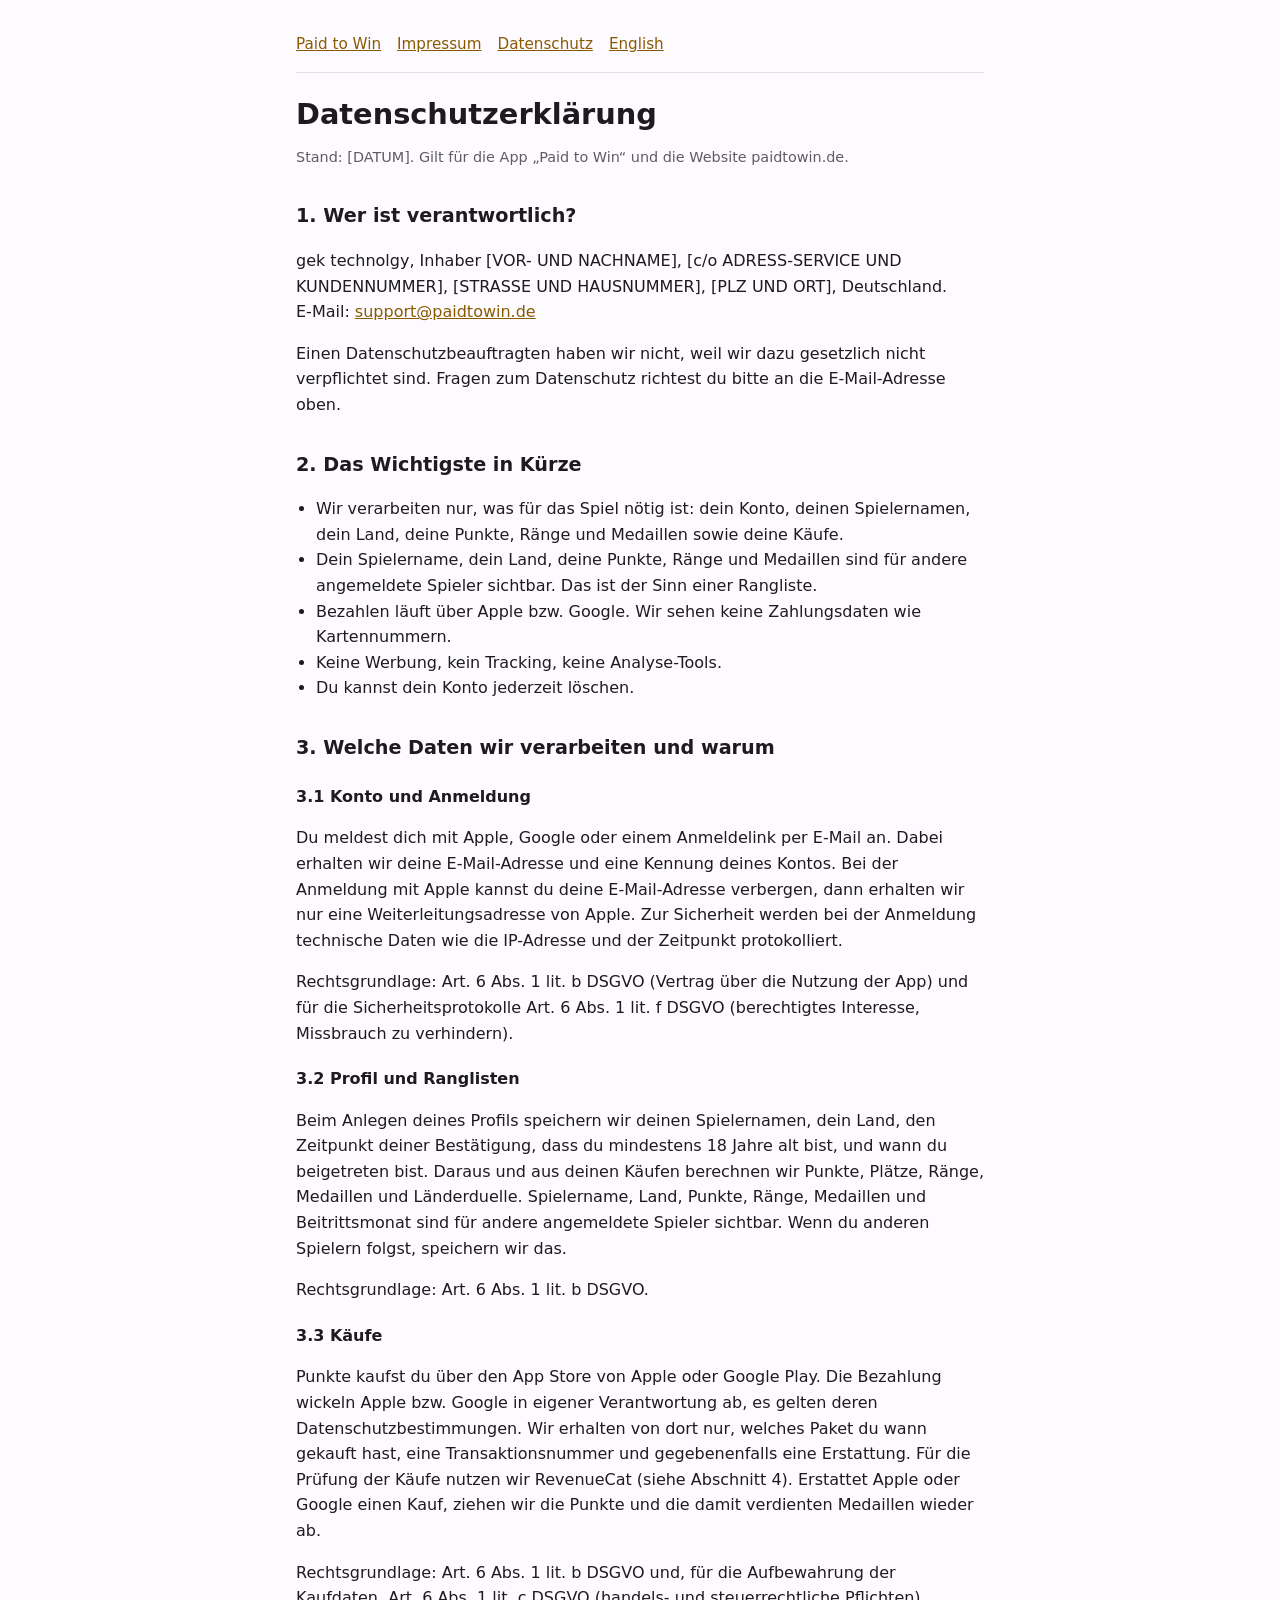
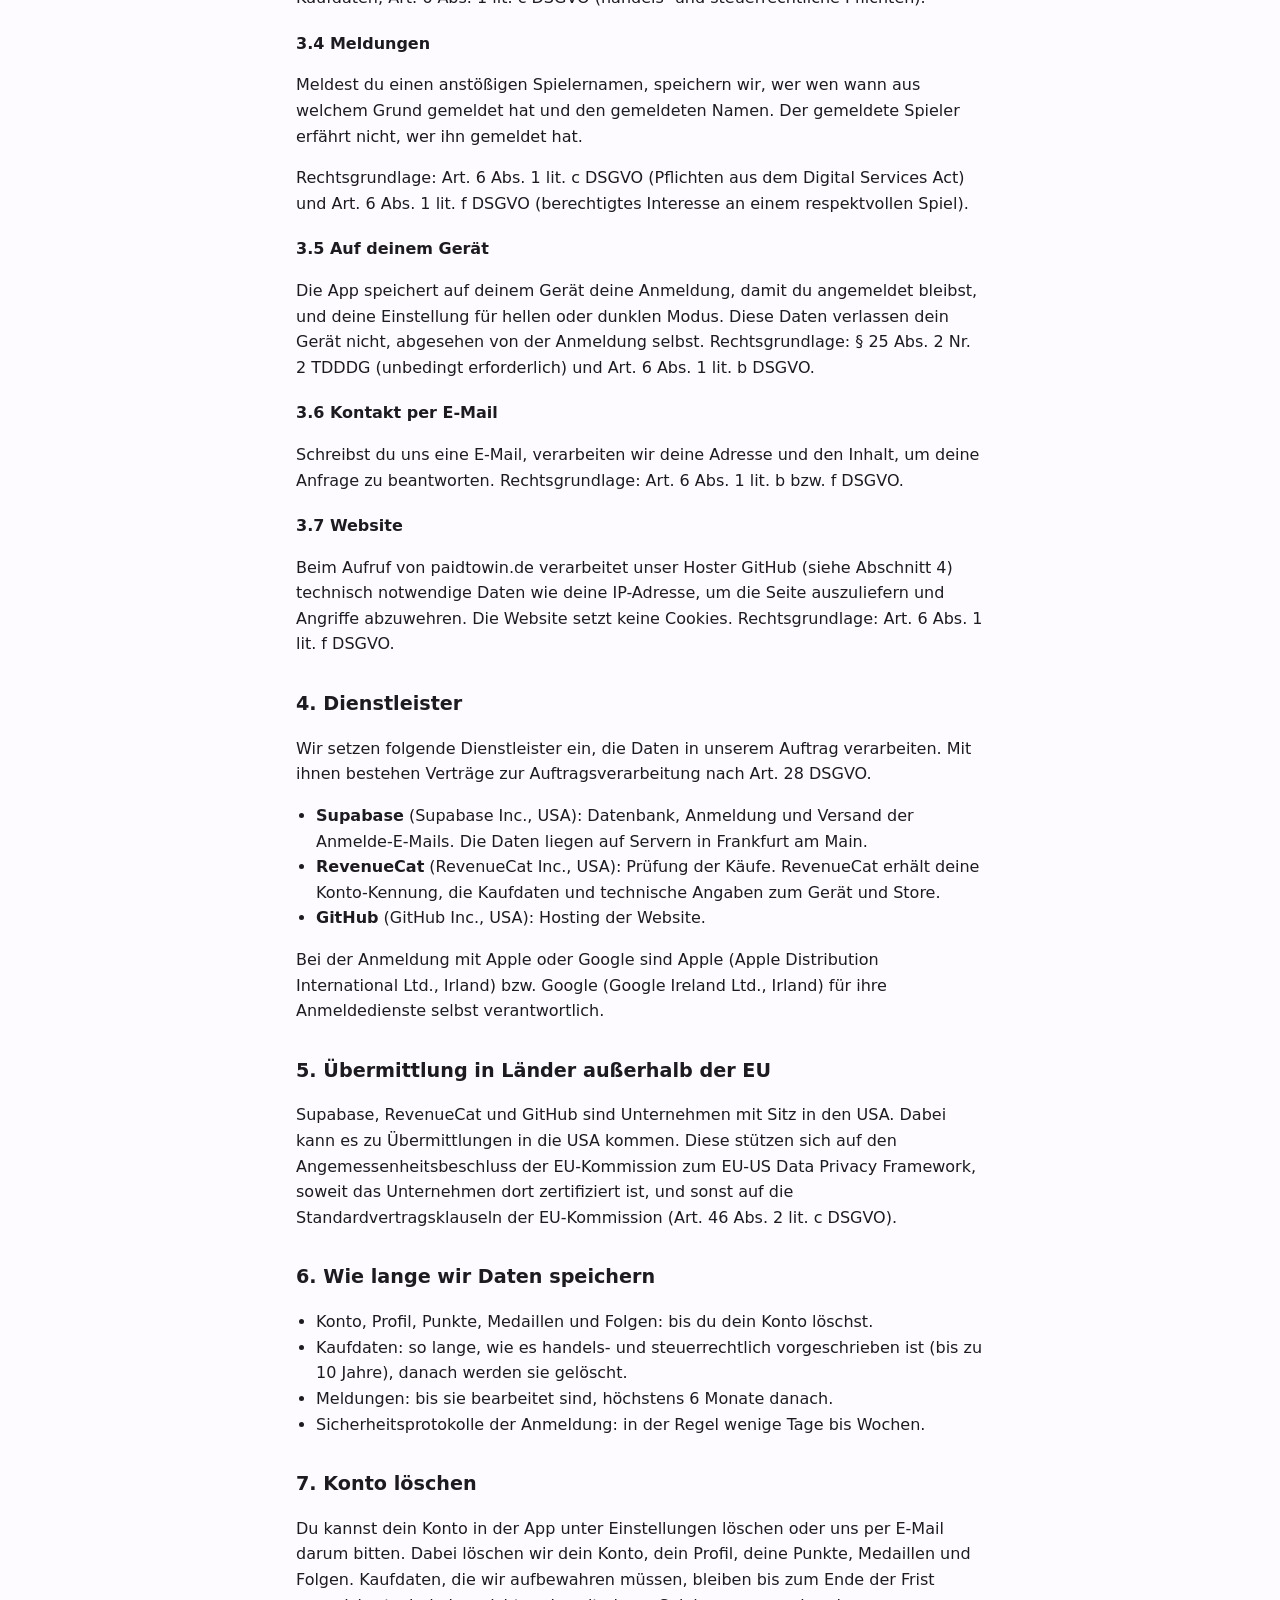
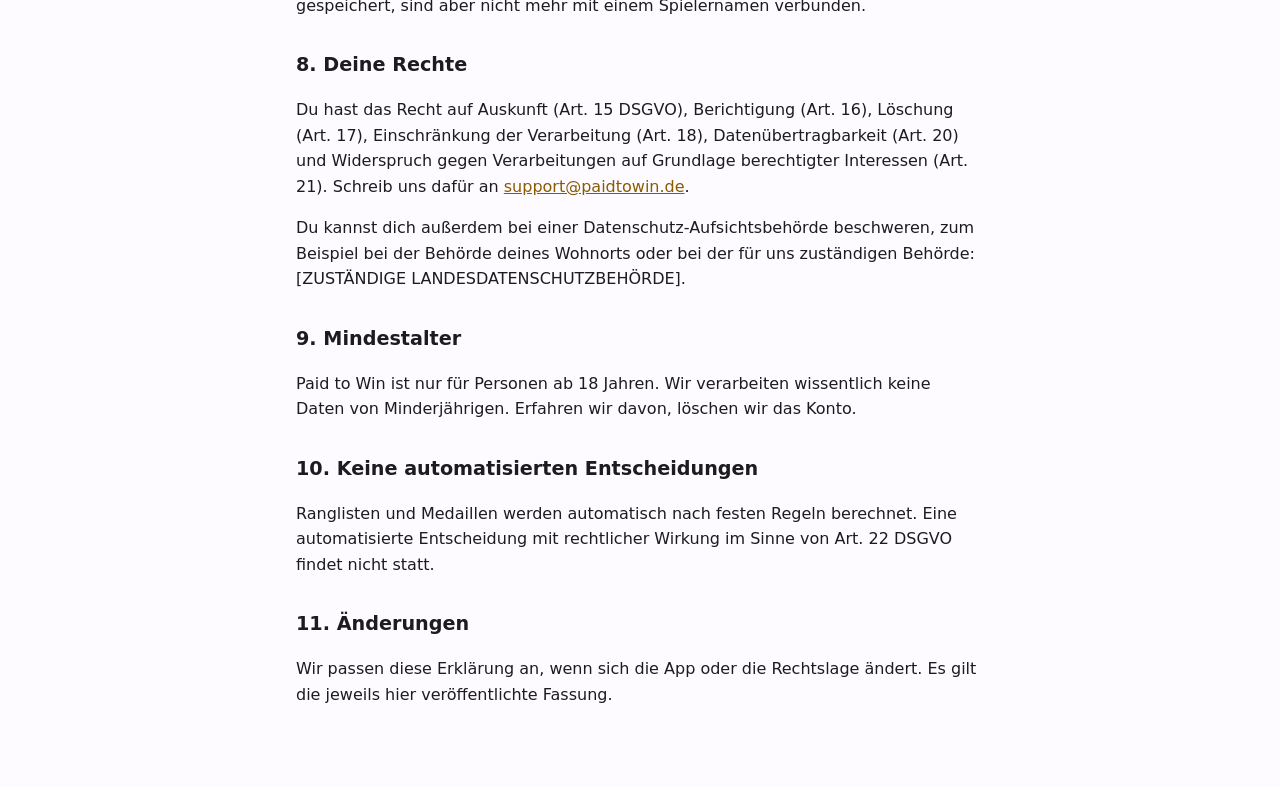
==== datenschutz/index.html @ be49f1e1 "Website: Startseite, Impressum und Datenschutzerklärung (Deutsch und Englisch) Co-Authored-By: Claud" ====
<!doctype html>
<html lang="de">
<head>
<meta charset="utf-8">
<meta name="viewport" content="width=device-width, initial-scale=1">
<title>Datenschutzerklärung – Paid to Win</title>
<link rel="stylesheet" href="/stil.css">
</head>
<body>
<main>
<nav><a href="/">Paid to Win</a><a href="/impressum/">Impressum</a><a href="/datenschutz/">Datenschutz</a><a href="/en/">English</a></nav>
<h1>Datenschutzerklärung</h1>
<p class="leise">Stand: [DATUM]. Gilt für die App „Paid to Win“ und die Website paidtowin.de.</p>

<h2>1. Wer ist verantwortlich?</h2>
<p>gek technolgy, Inhaber [VOR- UND NACHNAME], [c/o ADRESS-SERVICE UND KUNDENNUMMER], [STRASSE UND HAUSNUMMER], [PLZ UND ORT], Deutschland.<br>
E-Mail: <a href="mailto:support@paidtowin.de">support@paidtowin.de</a></p>
<p>Einen Datenschutzbeauftragten haben wir nicht, weil wir dazu gesetzlich nicht verpflichtet sind. Fragen zum Datenschutz richtest du bitte an die E-Mail-Adresse oben.</p>

<h2>2. Das Wichtigste in Kürze</h2>
<ul>
<li>Wir verarbeiten nur, was für das Spiel nötig ist: dein Konto, deinen Spielernamen, dein Land, deine Punkte, Ränge und Medaillen sowie deine Käufe.</li>
<li>Dein Spielername, dein Land, deine Punkte, Ränge und Medaillen sind für andere angemeldete Spieler sichtbar. Das ist der Sinn einer Rangliste.</li>
<li>Bezahlen läuft über Apple bzw. Google. Wir sehen keine Zahlungsdaten wie Kartennummern.</li>
<li>Keine Werbung, kein Tracking, keine Analyse-Tools.</li>
<li>Du kannst dein Konto jederzeit löschen.</li>
</ul>

<h2>3. Welche Daten wir verarbeiten und warum</h2>

<h3>3.1 Konto und Anmeldung</h3>
<p>Du meldest dich mit Apple, Google oder einem Anmeldelink per E-Mail an. Dabei erhalten wir deine E-Mail-Adresse und eine Kennung deines Kontos. Bei der Anmeldung mit Apple kannst du deine E-Mail-Adresse verbergen, dann erhalten wir nur eine Weiterleitungsadresse von Apple. Zur Sicherheit werden bei der Anmeldung technische Daten wie die IP-Adresse und der Zeitpunkt protokolliert.</p>
<p>Rechtsgrundlage: Art. 6 Abs. 1 lit. b DSGVO (Vertrag über die Nutzung der App) und für die Sicherheitsprotokolle Art. 6 Abs. 1 lit. f DSGVO (berechtigtes Interesse, Missbrauch zu verhindern).</p>

<h3>3.2 Profil und Ranglisten</h3>
<p>Beim Anlegen deines Profils speichern wir deinen Spielernamen, dein Land, den Zeitpunkt deiner Bestätigung, dass du mindestens 18 Jahre alt bist, und wann du beigetreten bist. Daraus und aus deinen Käufen berechnen wir Punkte, Plätze, Ränge, Medaillen und Länderduelle. Spielername, Land, Punkte, Ränge, Medaillen und Beitrittsmonat sind für andere angemeldete Spieler sichtbar. Wenn du anderen Spielern folgst, speichern wir das.</p>
<p>Rechtsgrundlage: Art. 6 Abs. 1 lit. b DSGVO.</p>

<h3>3.3 Käufe</h3>
<p>Punkte kaufst du über den App Store von Apple oder Google Play. Die Bezahlung wickeln Apple bzw. Google in eigener Verantwortung ab, es gelten deren Datenschutzbestimmungen. Wir erhalten von dort nur, welches Paket du wann gekauft hast, eine Transaktionsnummer und gegebenenfalls eine Erstattung. Für die Prüfung der Käufe nutzen wir RevenueCat (siehe Abschnitt 4). Erstattet Apple oder Google einen Kauf, ziehen wir die Punkte und die damit verdienten Medaillen wieder ab.</p>
<p>Rechtsgrundlage: Art. 6 Abs. 1 lit. b DSGVO und, für die Aufbewahrung der Kaufdaten, Art. 6 Abs. 1 lit. c DSGVO (handels- und steuerrechtliche Pflichten).</p>

<h3>3.4 Meldungen</h3>
<p>Meldest du einen anstößigen Spielernamen, speichern wir, wer wen wann aus welchem Grund gemeldet hat und den gemeldeten Namen. Der gemeldete Spieler erfährt nicht, wer ihn gemeldet hat.</p>
<p>Rechtsgrundlage: Art. 6 Abs. 1 lit. c DSGVO (Pflichten aus dem Digital Services Act) und Art. 6 Abs. 1 lit. f DSGVO (berechtigtes Interesse an einem respektvollen Spiel).</p>

<h3>3.5 Auf deinem Gerät</h3>
<p>Die App speichert auf deinem Gerät deine Anmeldung, damit du angemeldet bleibst, und deine Einstellung für hellen oder dunklen Modus. Diese Daten verlassen dein Gerät nicht, abgesehen von der Anmeldung selbst. Rechtsgrundlage: § 25 Abs. 2 Nr. 2 TDDDG (unbedingt erforderlich) und Art. 6 Abs. 1 lit. b DSGVO.</p>

<h3>3.6 Kontakt per E-Mail</h3>
<p>Schreibst du uns eine E-Mail, verarbeiten wir deine Adresse und den Inhalt, um deine Anfrage zu beantworten. Rechtsgrundlage: Art. 6 Abs. 1 lit. b bzw. f DSGVO.</p>

<h3>3.7 Website</h3>
<p>Beim Aufruf von paidtowin.de verarbeitet unser Hoster GitHub (siehe Abschnitt 4) technisch notwendige Daten wie deine IP-Adresse, um die Seite auszuliefern und Angriffe abzuwehren. Die Website setzt keine Cookies. Rechtsgrundlage: Art. 6 Abs. 1 lit. f DSGVO.</p>

<h2>4. Dienstleister</h2>
<p>Wir setzen folgende Dienstleister ein, die Daten in unserem Auftrag verarbeiten. Mit ihnen bestehen Verträge zur Auftragsverarbeitung nach Art. 28 DSGVO.</p>
<ul>
<li><strong>Supabase</strong> (Supabase Inc., USA): Datenbank, Anmeldung und Versand der Anmelde-E-Mails. Die Daten liegen auf Servern in Frankfurt am Main.</li>
<li><strong>RevenueCat</strong> (RevenueCat Inc., USA): Prüfung der Käufe. RevenueCat erhält deine Konto-Kennung, die Kaufdaten und technische Angaben zum Gerät und Store.</li>
<li><strong>GitHub</strong> (GitHub Inc., USA): Hosting der Website.</li>
</ul>
<p>Bei der Anmeldung mit Apple oder Google sind Apple (Apple Distribution International Ltd., Irland) bzw. Google (Google Ireland Ltd., Irland) für ihre Anmeldedienste selbst verantwortlich.</p>

<h2>5. Übermittlung in Länder außerhalb der EU</h2>
<p>Supabase, RevenueCat und GitHub sind Unternehmen mit Sitz in den USA. Dabei kann es zu Übermittlungen in die USA kommen. Diese stützen sich auf den Angemessenheitsbeschluss der EU-Kommission zum EU-US Data Privacy Framework, soweit das Unternehmen dort zertifiziert ist, und sonst auf die Standardvertragsklauseln der EU-Kommission (Art. 46 Abs. 2 lit. c DSGVO).</p>

<h2>6. Wie lange wir Daten speichern</h2>
<ul>
<li>Konto, Profil, Punkte, Medaillen und Folgen: bis du dein Konto löschst.</li>
<li>Kaufdaten: so lange, wie es handels- und steuerrechtlich vorgeschrieben ist (bis zu 10 Jahre), danach werden sie gelöscht.</li>
<li>Meldungen: bis sie bearbeitet sind, höchstens 6 Monate danach.</li>
<li>Sicherheitsprotokolle der Anmeldung: in der Regel wenige Tage bis Wochen.</li>
</ul>

<h2>7. Konto löschen</h2>
<p>Du kannst dein Konto in der App unter Einstellungen löschen oder uns per E-Mail darum bitten. Dabei löschen wir dein Konto, dein Profil, deine Punkte, Medaillen und Folgen. Kaufdaten, die wir aufbewahren müssen, bleiben bis zum Ende der Frist gespeichert, sind aber nicht mehr mit einem Spielernamen verbunden.</p>

<h2>8. Deine Rechte</h2>
<p>Du hast das Recht auf Auskunft (Art. 15 DSGVO), Berichtigung (Art. 16), Löschung (Art. 17), Einschränkung der Verarbeitung (Art. 18), Datenübertragbarkeit (Art. 20) und Widerspruch gegen Verarbeitungen auf Grundlage berechtigter Interessen (Art. 21). Schreib uns dafür an <a href="mailto:support@paidtowin.de">support@paidtowin.de</a>.</p>
<p>Du kannst dich außerdem bei einer Datenschutz-Aufsichtsbehörde beschweren, zum Beispiel bei der Behörde deines Wohnorts oder bei der für uns zuständigen Behörde: [ZUSTÄNDIGE LANDESDATENSCHUTZBEHÖRDE].</p>

<h2>9. Mindestalter</h2>
<p>Paid to Win ist nur für Personen ab 18 Jahren. Wir verarbeiten wissentlich keine Daten von Minderjährigen. Erfahren wir davon, löschen wir das Konto.</p>

<h2>10. Keine automatisierten Entscheidungen</h2>
<p>Ranglisten und Medaillen werden automatisch nach festen Regeln berechnet. Eine automatisierte Entscheidung mit rechtlicher Wirkung im Sinne von Art. 22 DSGVO findet nicht statt.</p>

<h2>11. Änderungen</h2>
<p>Wir passen diese Erklärung an, wenn sich die App oder die Rechtslage ändert. Es gilt die jeweils hier veröffentlichte Fassung.</p>
</main>
</body>
</html>
---- stil.css ----
:root { --text: #1d1b20; --leise: #5f5b66; --grund: #fdfbff; --akzent: #8a5a00; --linie: #e3dfe8; }
@media (prefers-color-scheme: dark) {
  :root { --text: #e8e2ea; --leise: #b0a9b6; --grund: #151318; --akzent: #f5bd4f; --linie: #39343f; }
}
* { box-sizing: border-box; }
body { margin: 0; background: var(--grund); color: var(--text);
  font: 16px/1.6 system-ui, -apple-system, "Segoe UI", Roboto, sans-serif; }
main { max-width: 720px; margin: 0 auto; padding: 32px 16px 64px; }
h1 { font-size: 1.8rem; line-height: 1.2; margin: 0 0 8px; }
h2 { font-size: 1.2rem; margin: 32px 0 8px; }
h3 { font-size: 1rem; margin: 20px 0 4px; }
a { color: var(--akzent); }
nav { display: flex; gap: 16px; flex-wrap: wrap; font-size: .95rem; padding-bottom: 16px;
  border-bottom: 1px solid var(--linie); margin-bottom: 24px; }
.leise { color: var(--leise); font-size: .9rem; }
ul { padding-left: 20px; }
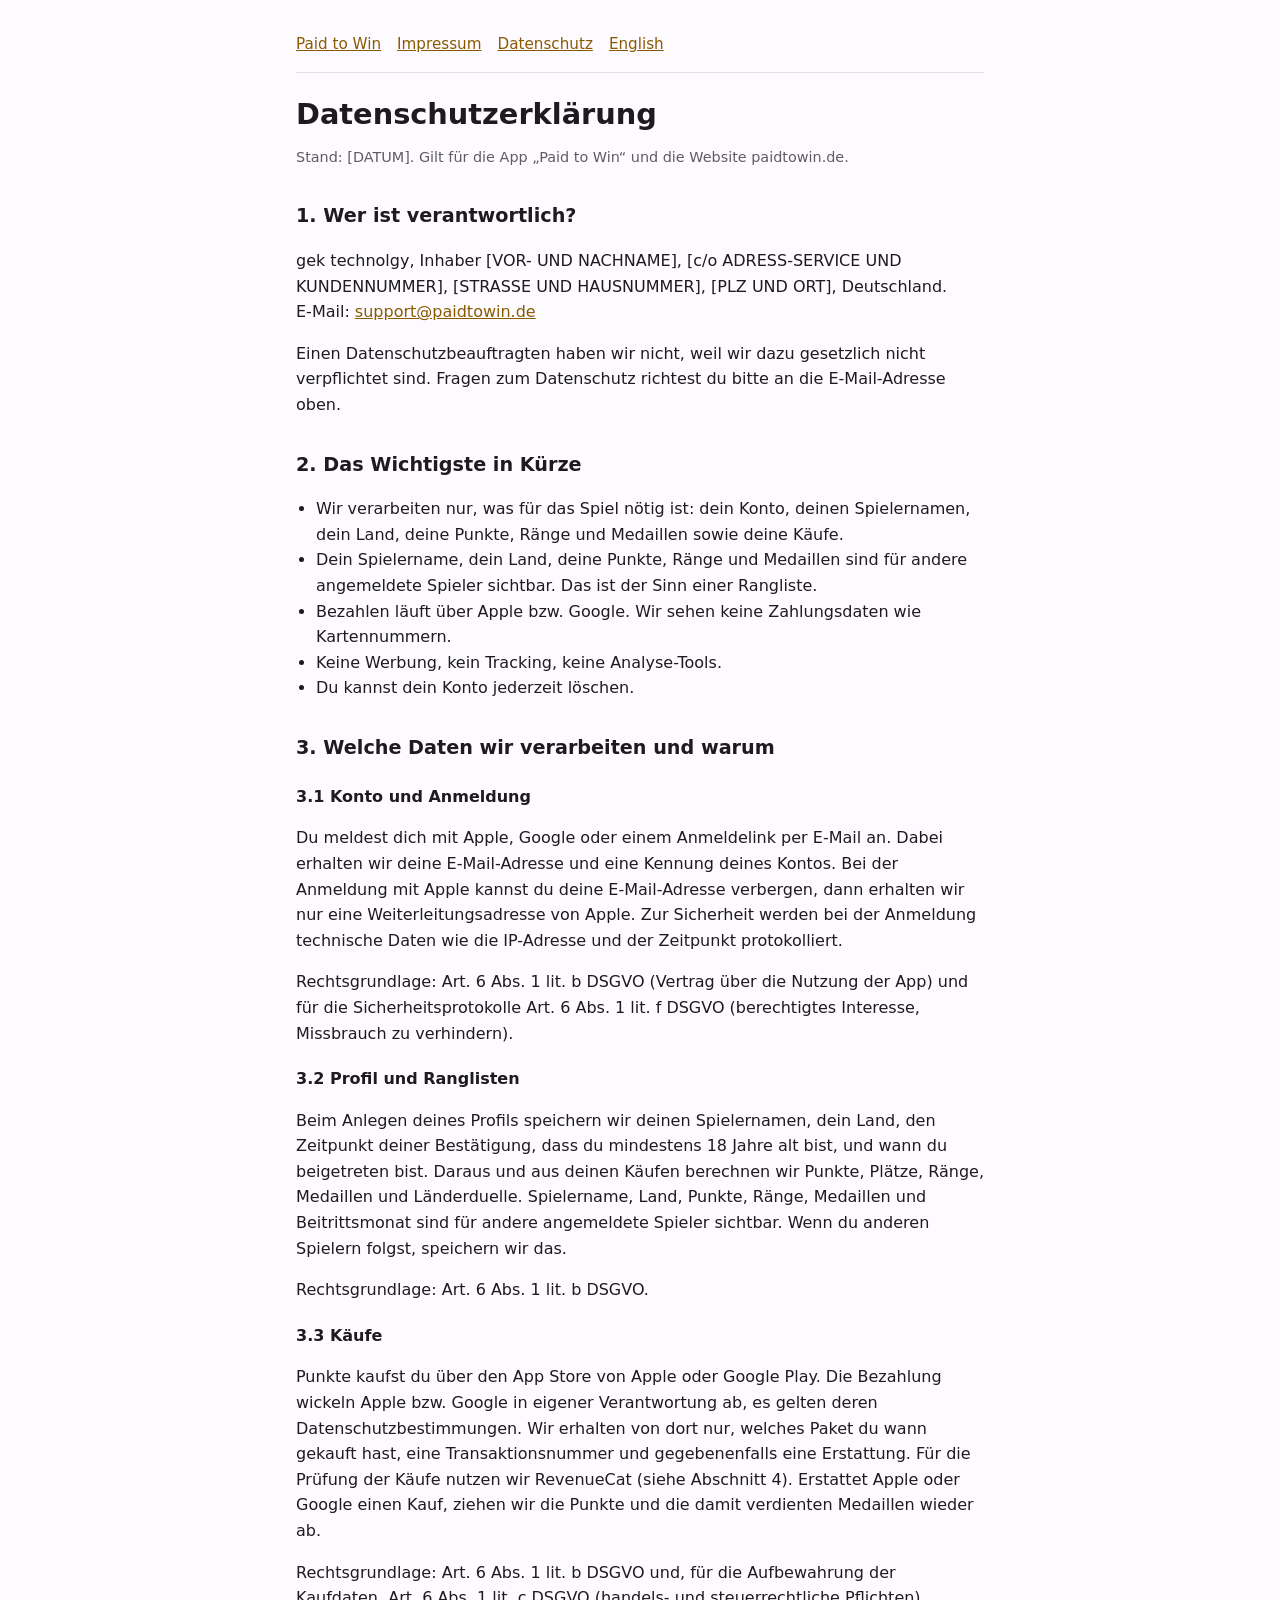
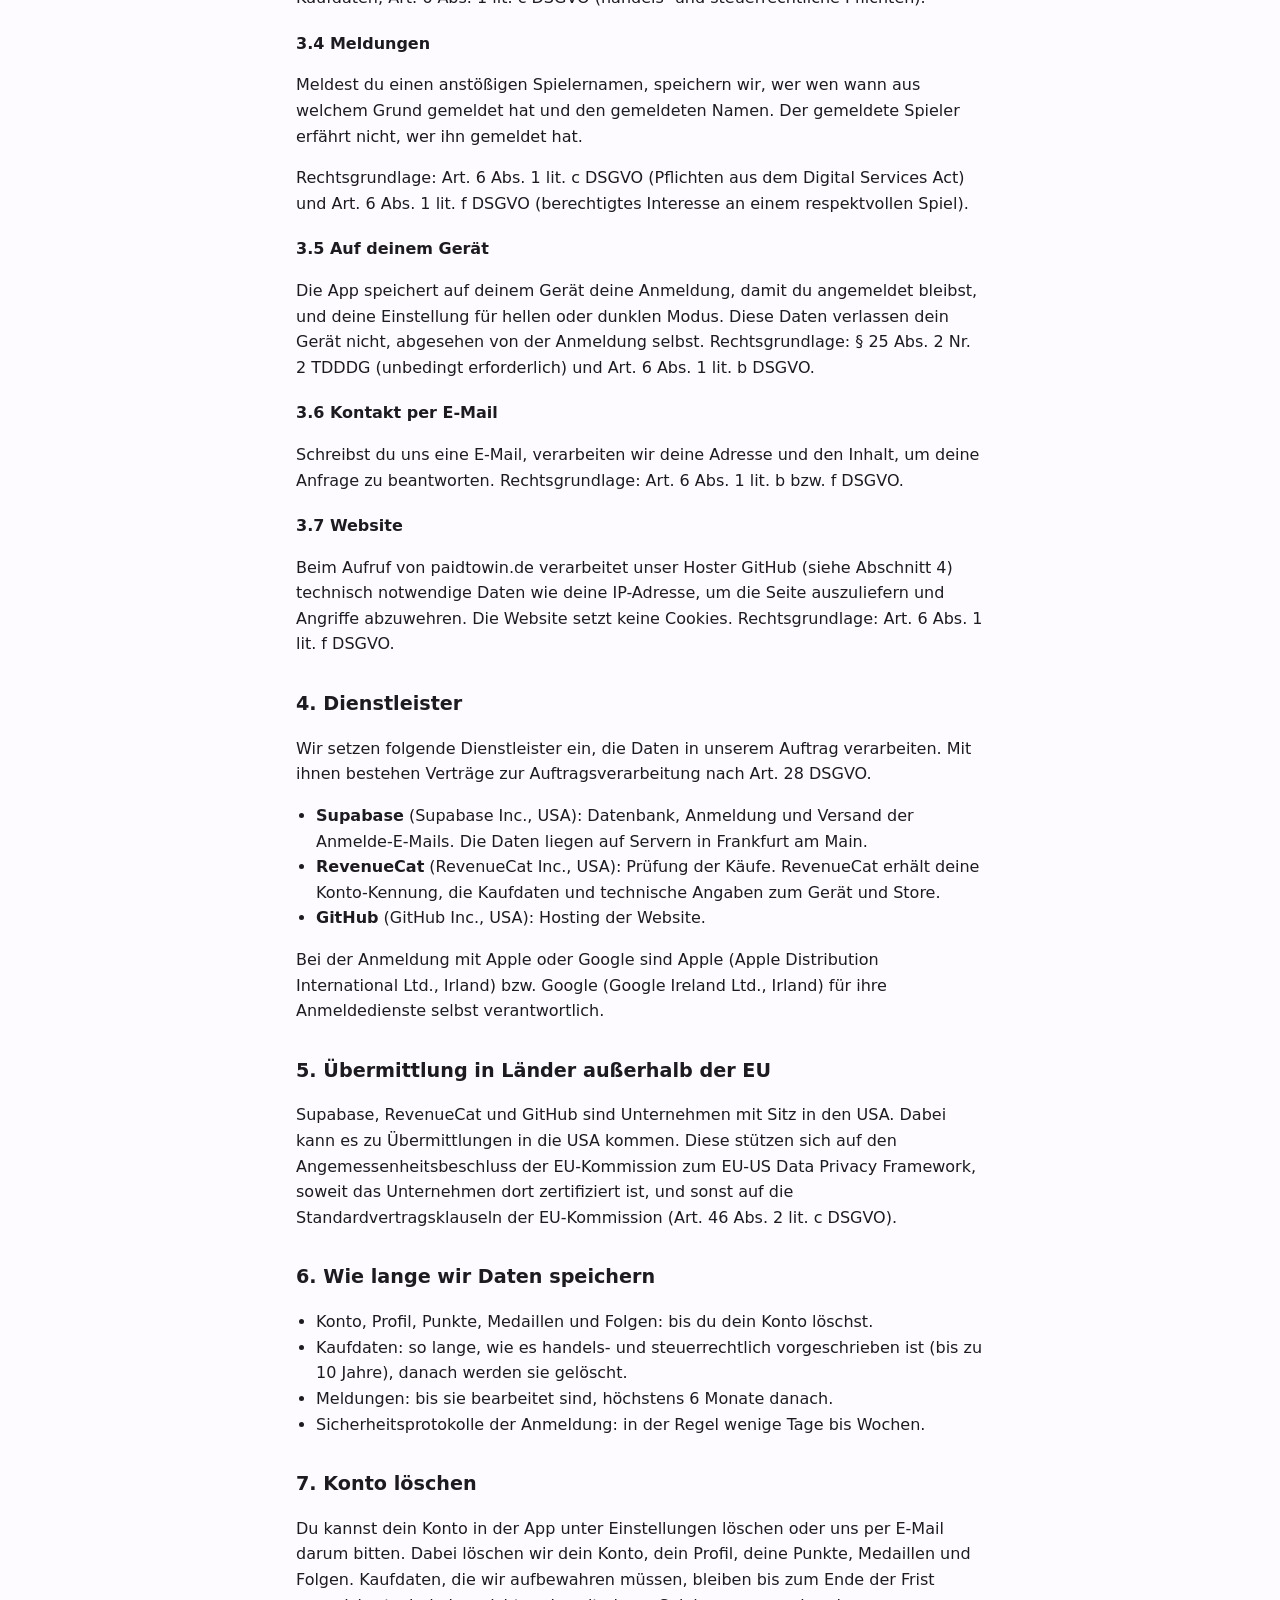
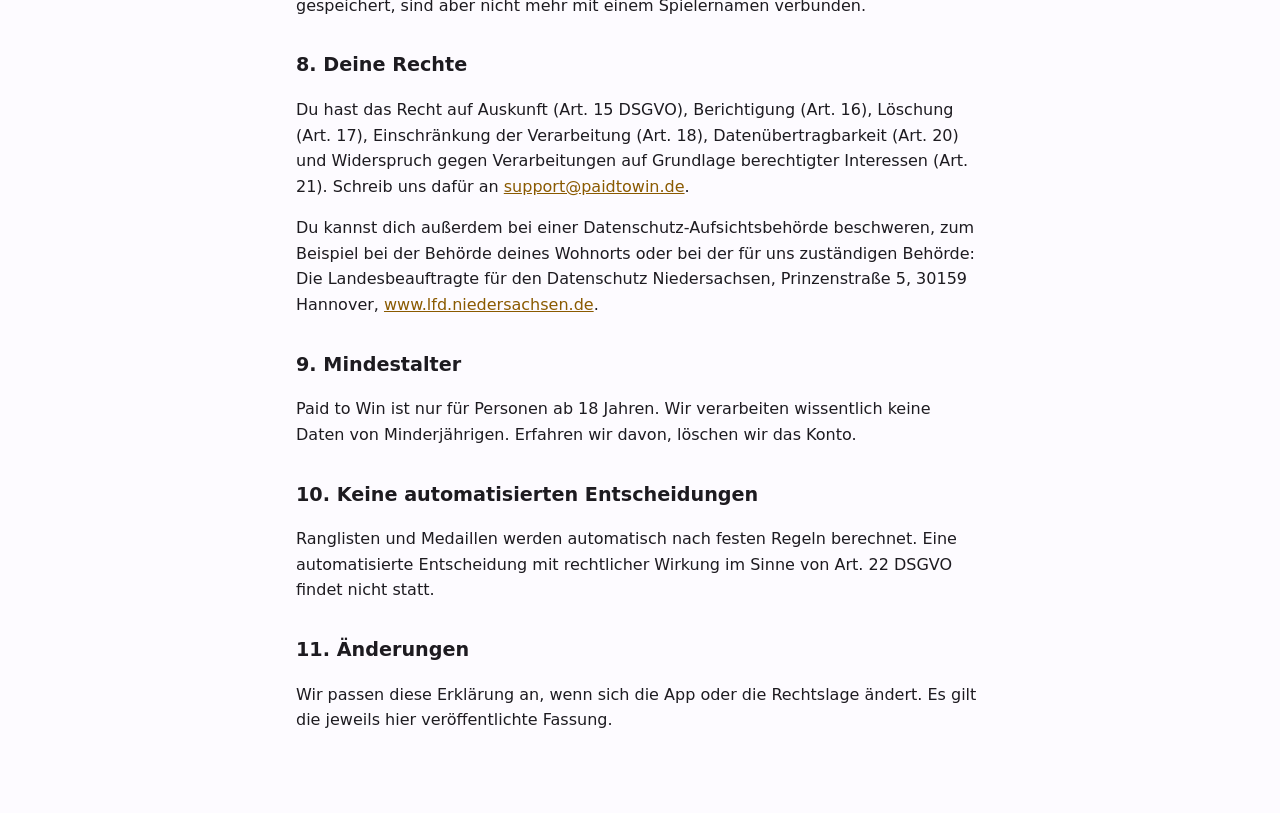
==== commit af29df92: "Datenschutz: zuständige Aufsichtsbehörde Niedersachsen eingetragen Co-Authored-By: Claude Opus 5.5 (" ====
--- a/datenschutz/index.html
+++ b/datenschutz/index.html
@@ -78,7 +78,7 @@
 
 <h2>8. Deine Rechte</h2>
 <p>Du hast das Recht auf Auskunft (Art. 15 DSGVO), Berichtigung (Art. 16), Löschung (Art. 17), Einschränkung der Verarbeitung (Art. 18), Datenübertragbarkeit (Art. 20) und Widerspruch gegen Verarbeitungen auf Grundlage berechtigter Interessen (Art. 21). Schreib uns dafür an <a href="mailto:support@paidtowin.de">support@paidtowin.de</a>.</p>
-<p>Du kannst dich außerdem bei einer Datenschutz-Aufsichtsbehörde beschweren, zum Beispiel bei der Behörde deines Wohnorts oder bei der für uns zuständigen Behörde: [ZUSTÄNDIGE LANDESDATENSCHUTZBEHÖRDE].</p>
+<p>Du kannst dich außerdem bei einer Datenschutz-Aufsichtsbehörde beschweren, zum Beispiel bei der Behörde deines Wohnorts oder bei der für uns zuständigen Behörde: Die Landesbeauftragte für den Datenschutz Niedersachsen, Prinzenstraße 5, 30159 Hannover, <a href="https://www.lfd.niedersachsen.de">www.lfd.niedersachsen.de</a>.</p>
 
 <h2>9. Mindestalter</h2>
 <p>Paid to Win ist nur für Personen ab 18 Jahren. Wir verarbeiten wissentlich keine Daten von Minderjährigen. Erfahren wir davon, löschen wir das Konto.</p>
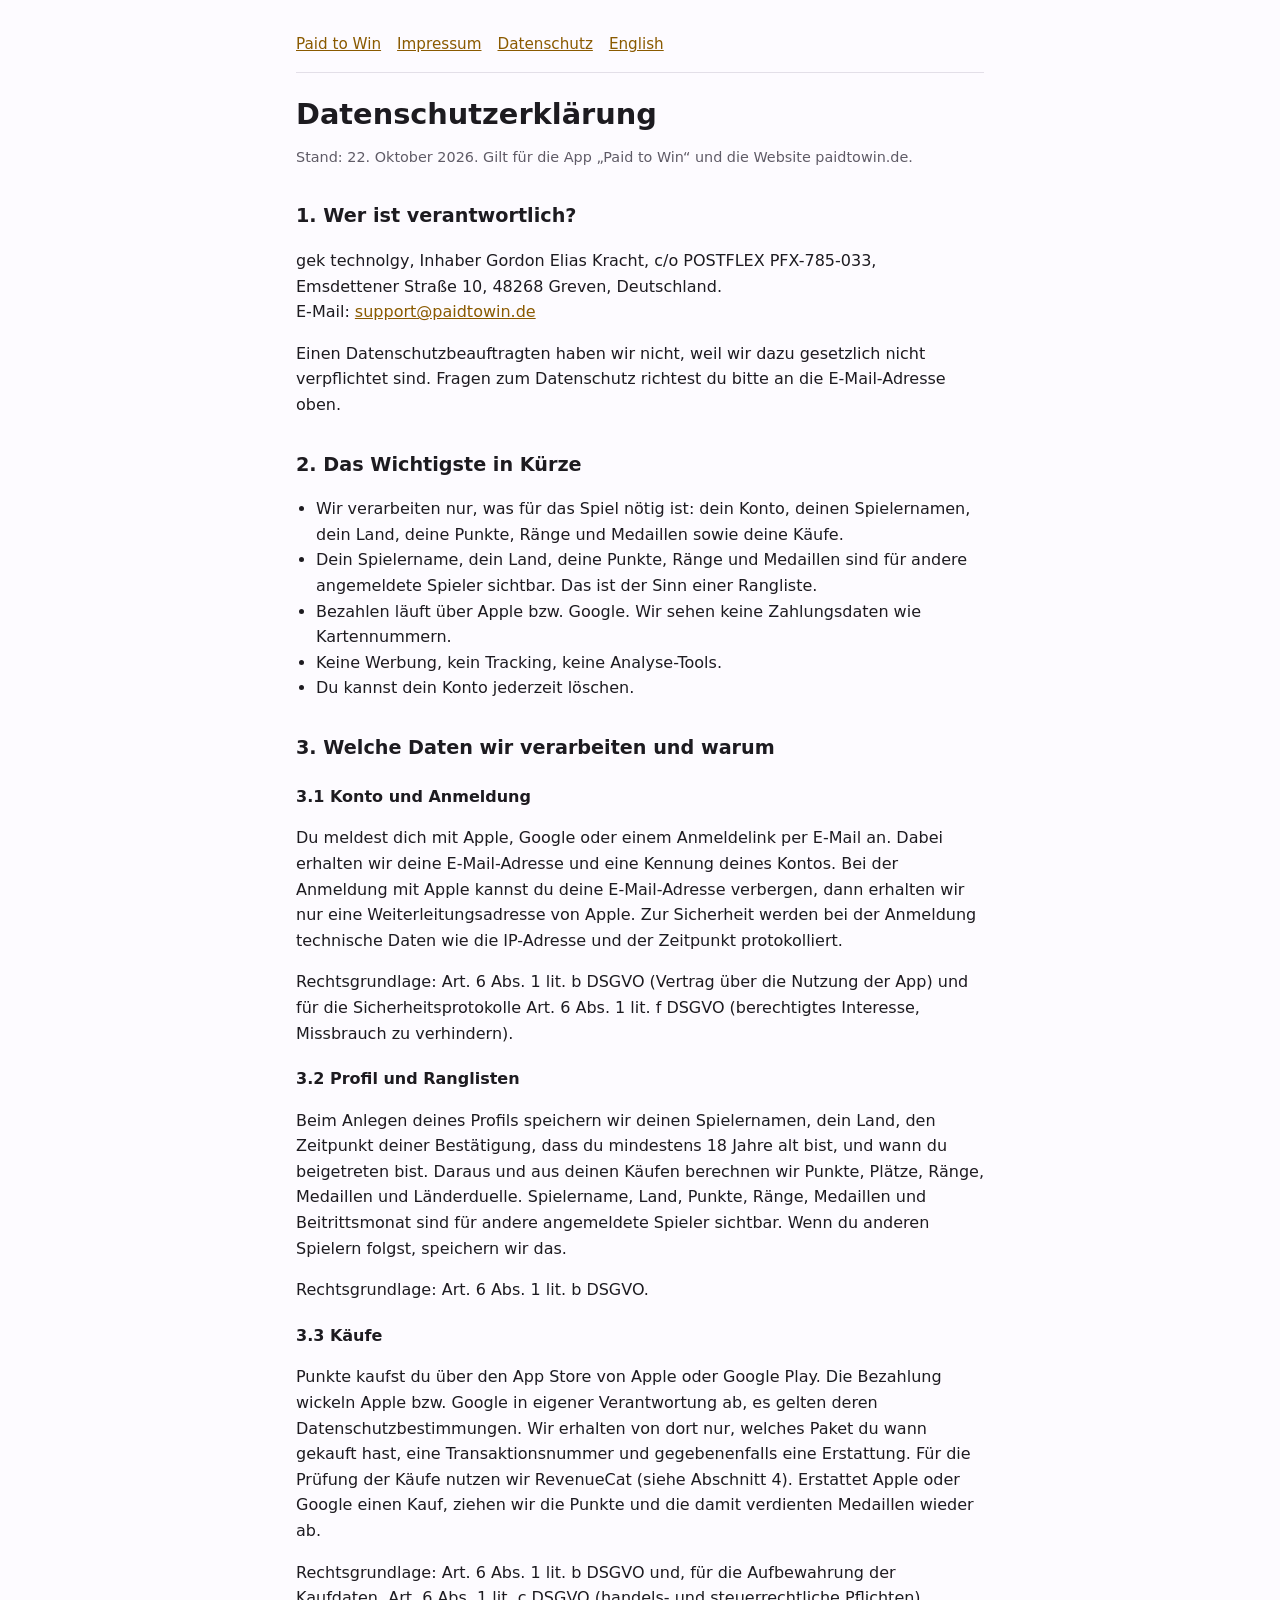
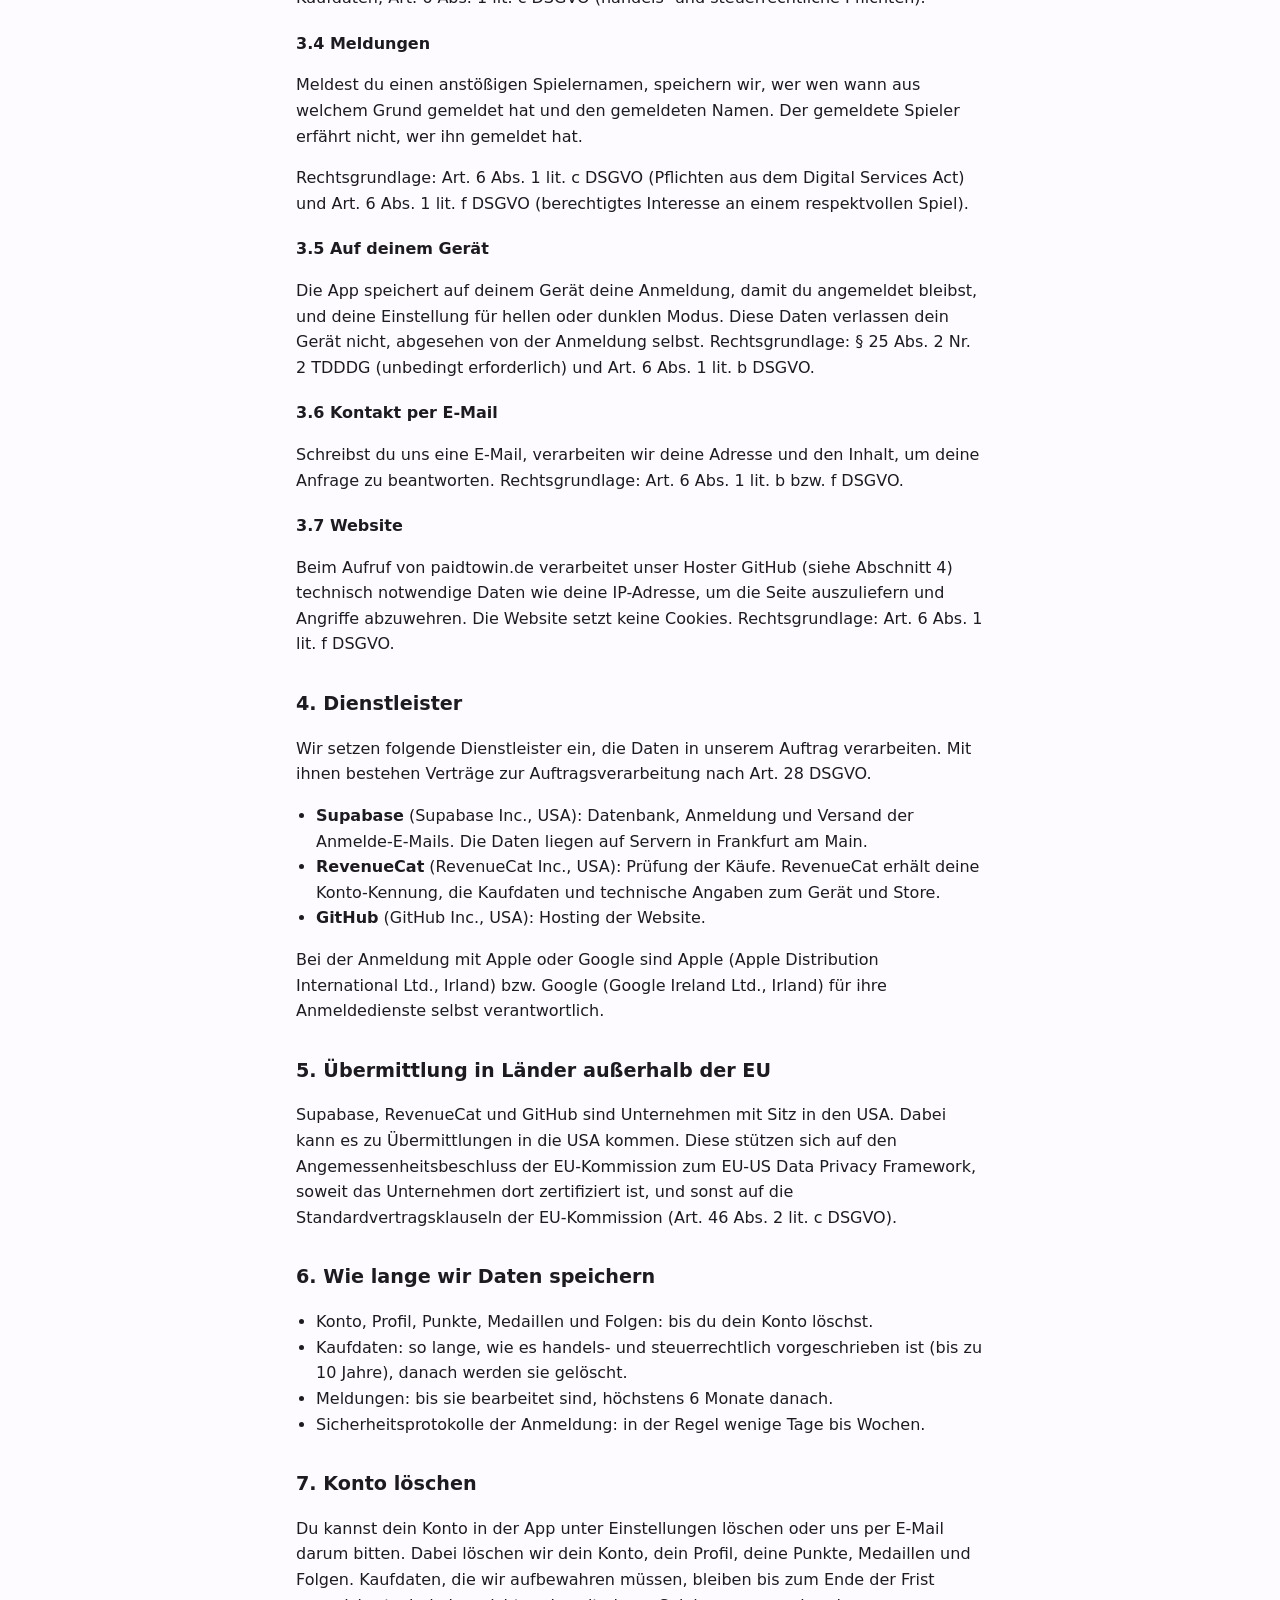
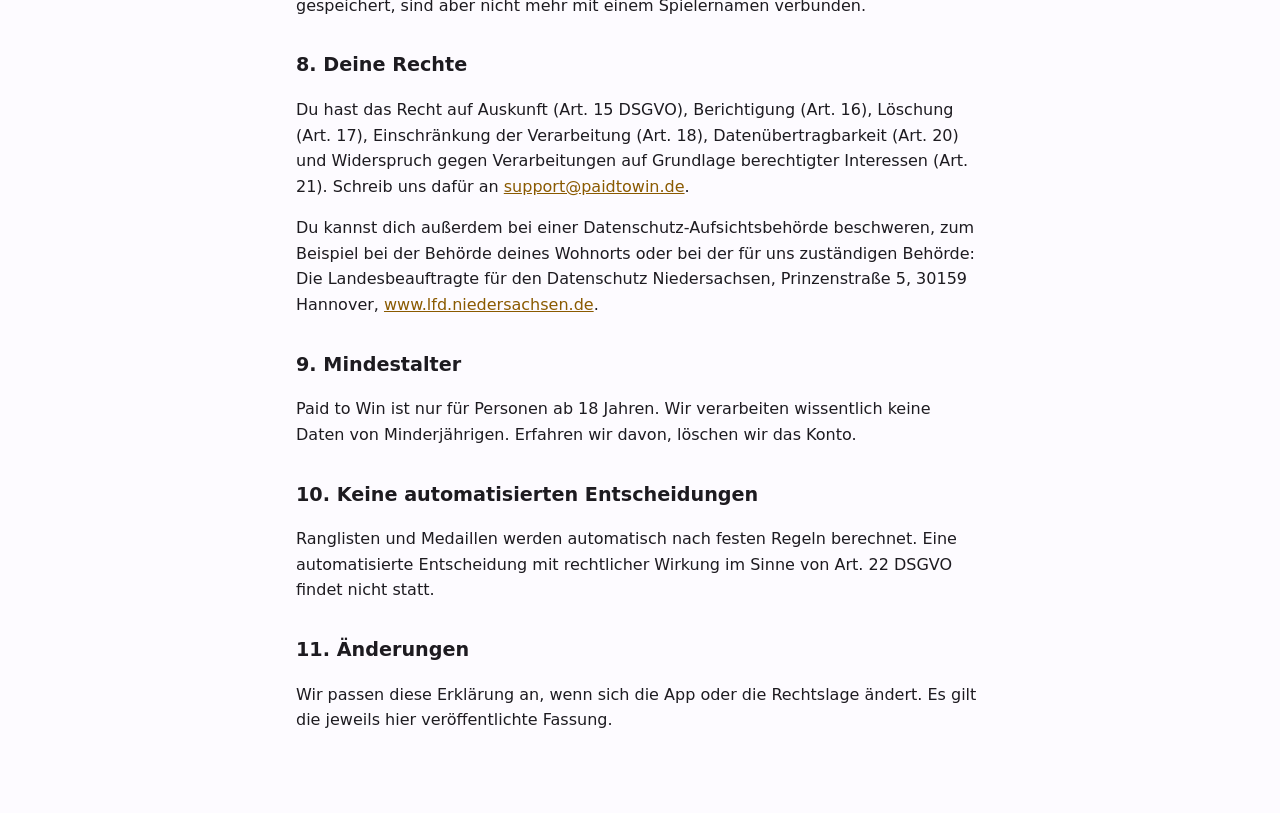
==== commit 20afb3dd: "Datenschutz: Anschrift und Stand eingetragen, Tippfehler im englischen Impressum Co-Authored-By: Cla" ====
--- a/datenschutz/index.html
+++ b/datenschutz/index.html
@@ -10,10 +10,10 @@
 <main>
 <nav><a href="/">Paid to Win</a><a href="/impressum/">Impressum</a><a href="/datenschutz/">Datenschutz</a><a href="/en/">English</a></nav>
 <h1>Datenschutzerklärung</h1>
-<p class="leise">Stand: [DATUM]. Gilt für die App „Paid to Win“ und die Website paidtowin.de.</p>
+<p class="leise">Stand: 22. Oktober 2026. Gilt für die App „Paid to Win“ und die Website paidtowin.de.</p>
 
 <h2>1. Wer ist verantwortlich?</h2>
-<p>gek technolgy, Inhaber [VOR- UND NACHNAME], [c/o ADRESS-SERVICE UND KUNDENNUMMER], [STRASSE UND HAUSNUMMER], [PLZ UND ORT], Deutschland.<br>
+<p>gek technolgy, Inhaber Gordon Elias Kracht, c/o POSTFLEX PFX-785-033, Emsdettener Straße 10, 48268 Greven, Deutschland.<br>
 E-Mail: <a href="mailto:support@paidtowin.de">support@paidtowin.de</a></p>
 <p>Einen Datenschutzbeauftragten haben wir nicht, weil wir dazu gesetzlich nicht verpflichtet sind. Fragen zum Datenschutz richtest du bitte an die E-Mail-Adresse oben.</p>
 
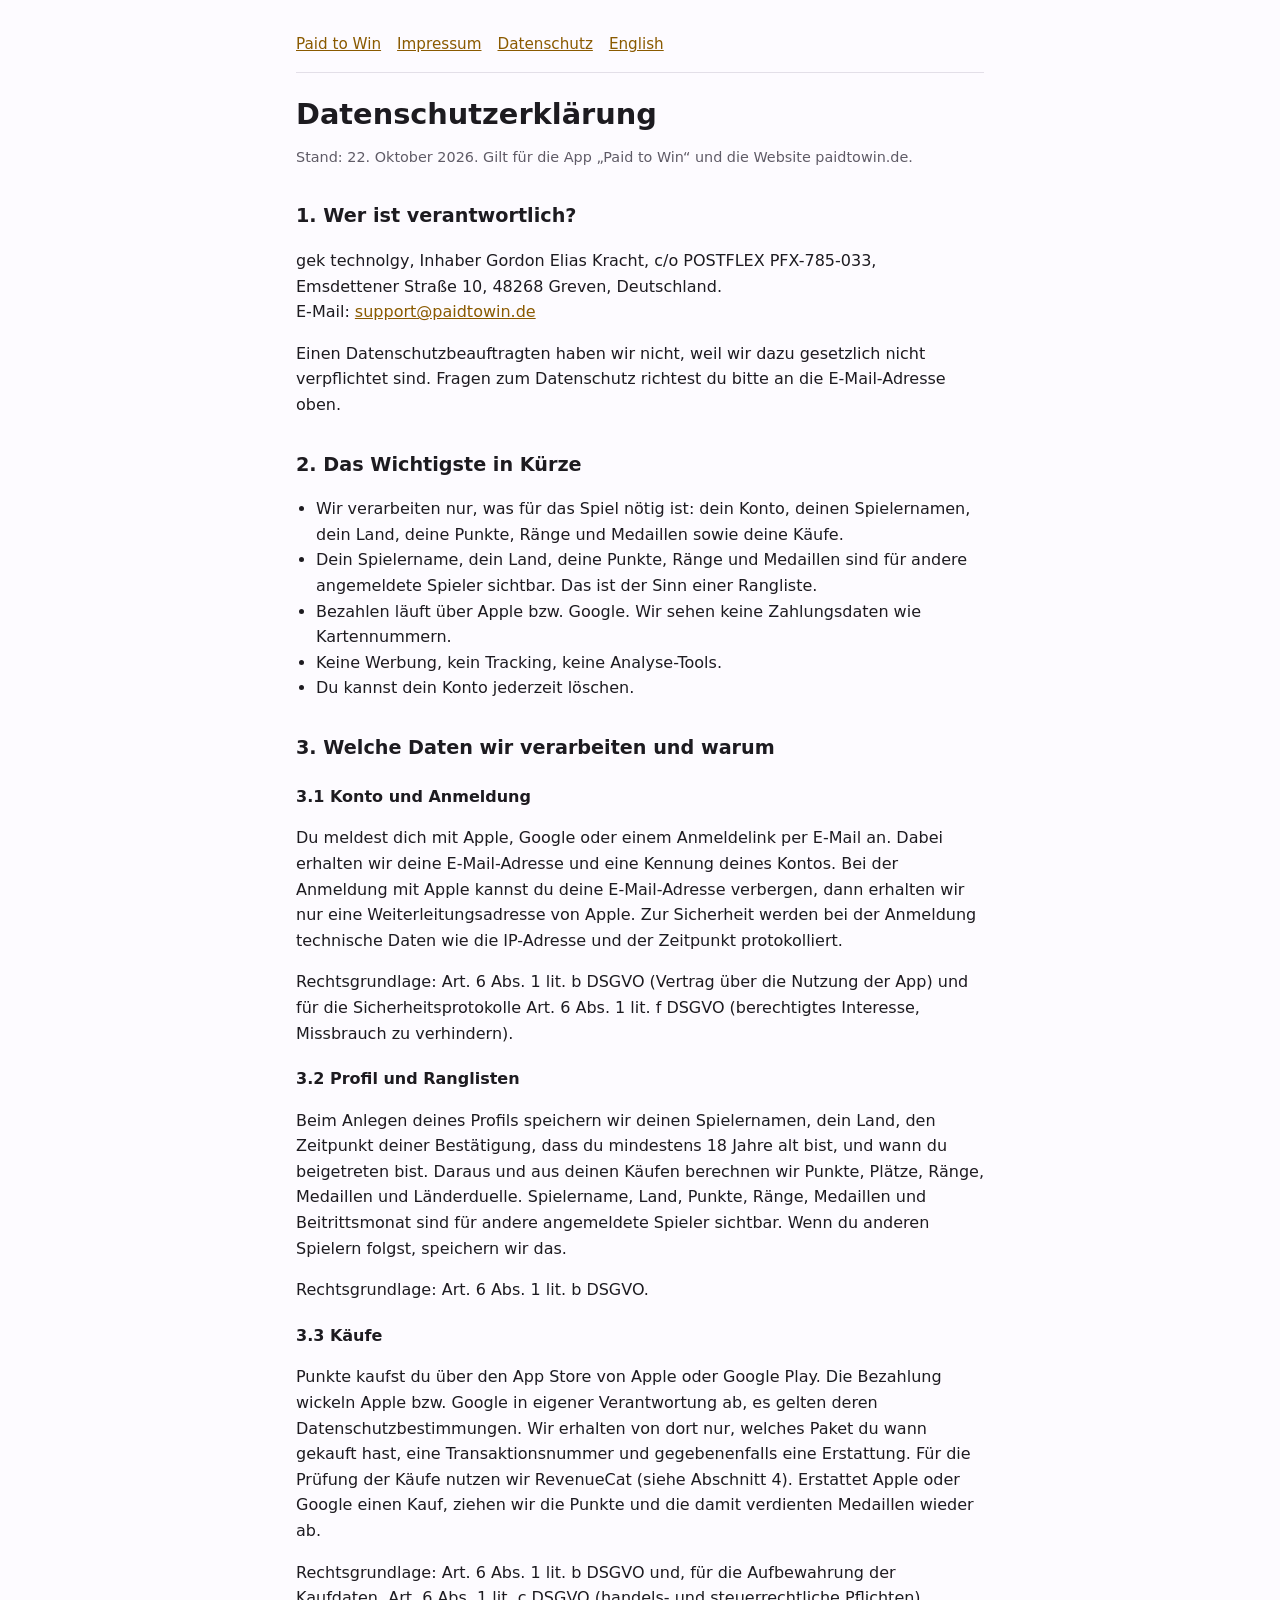
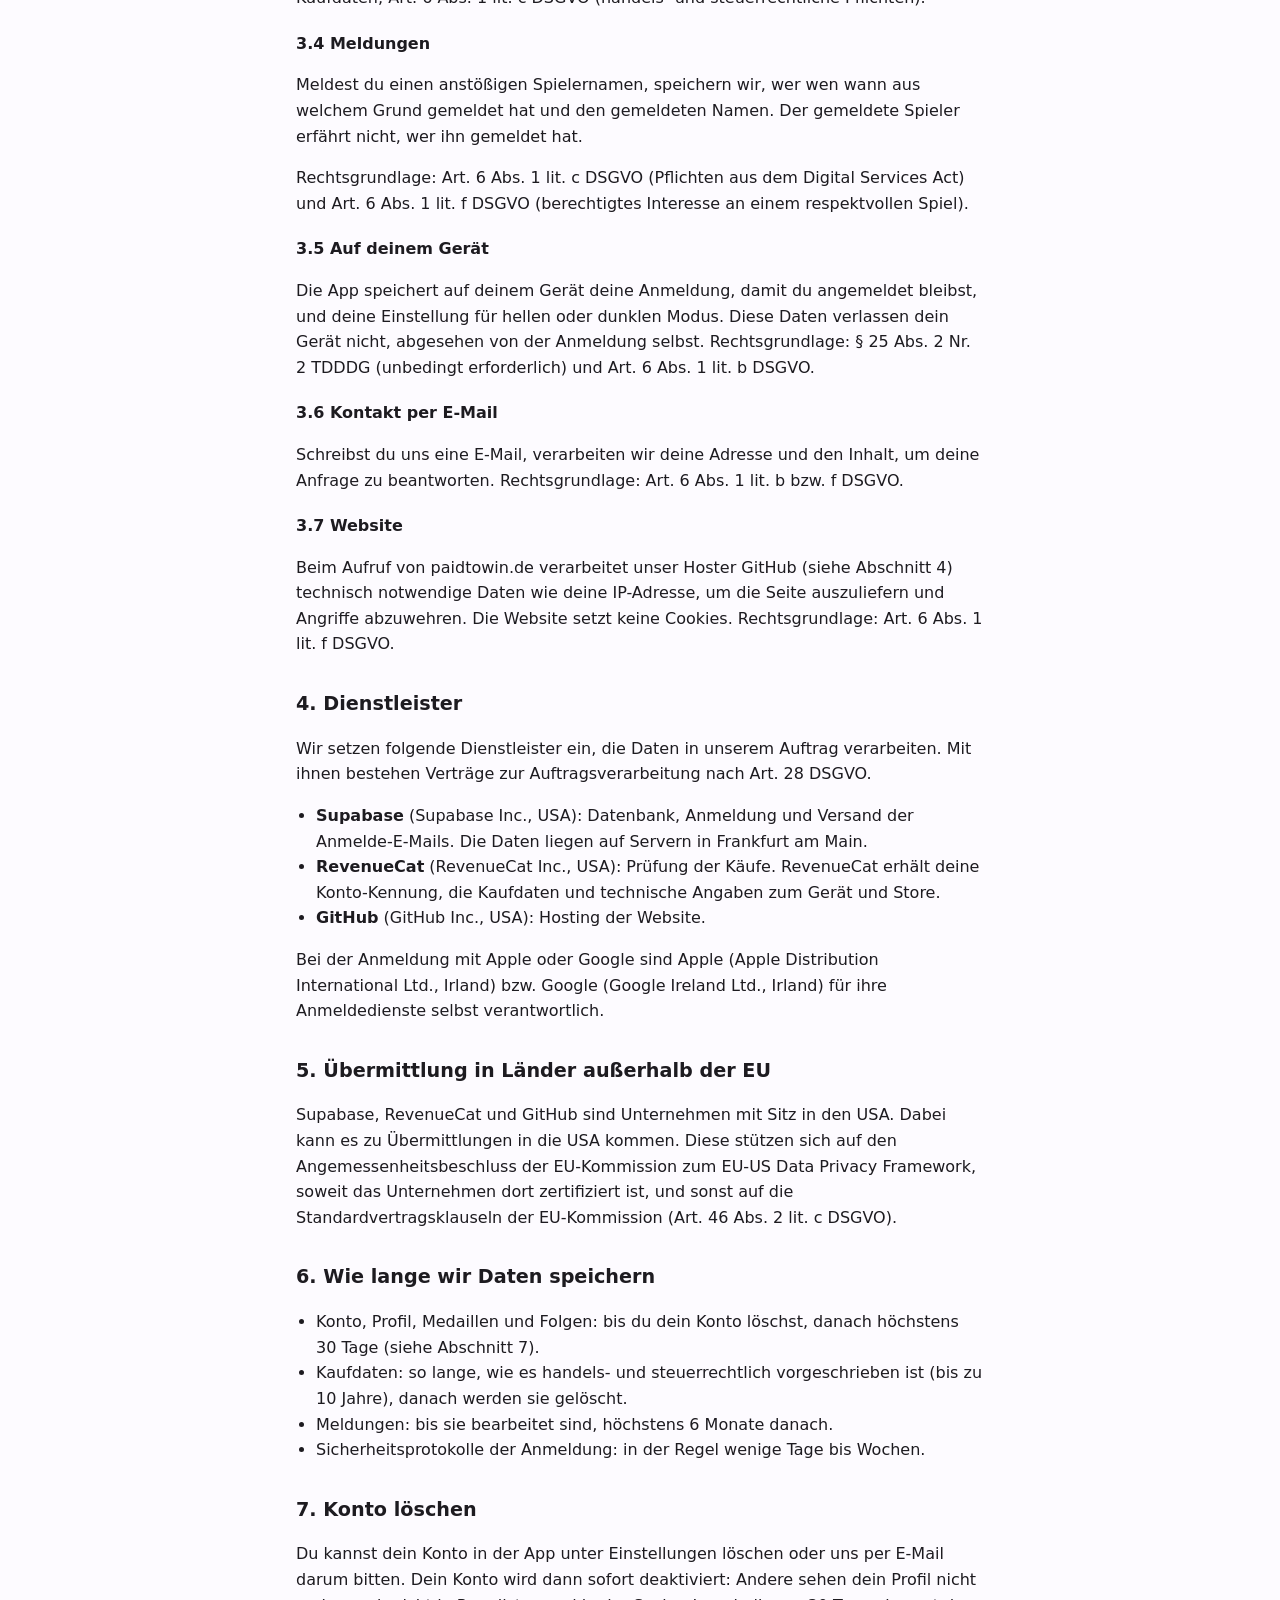
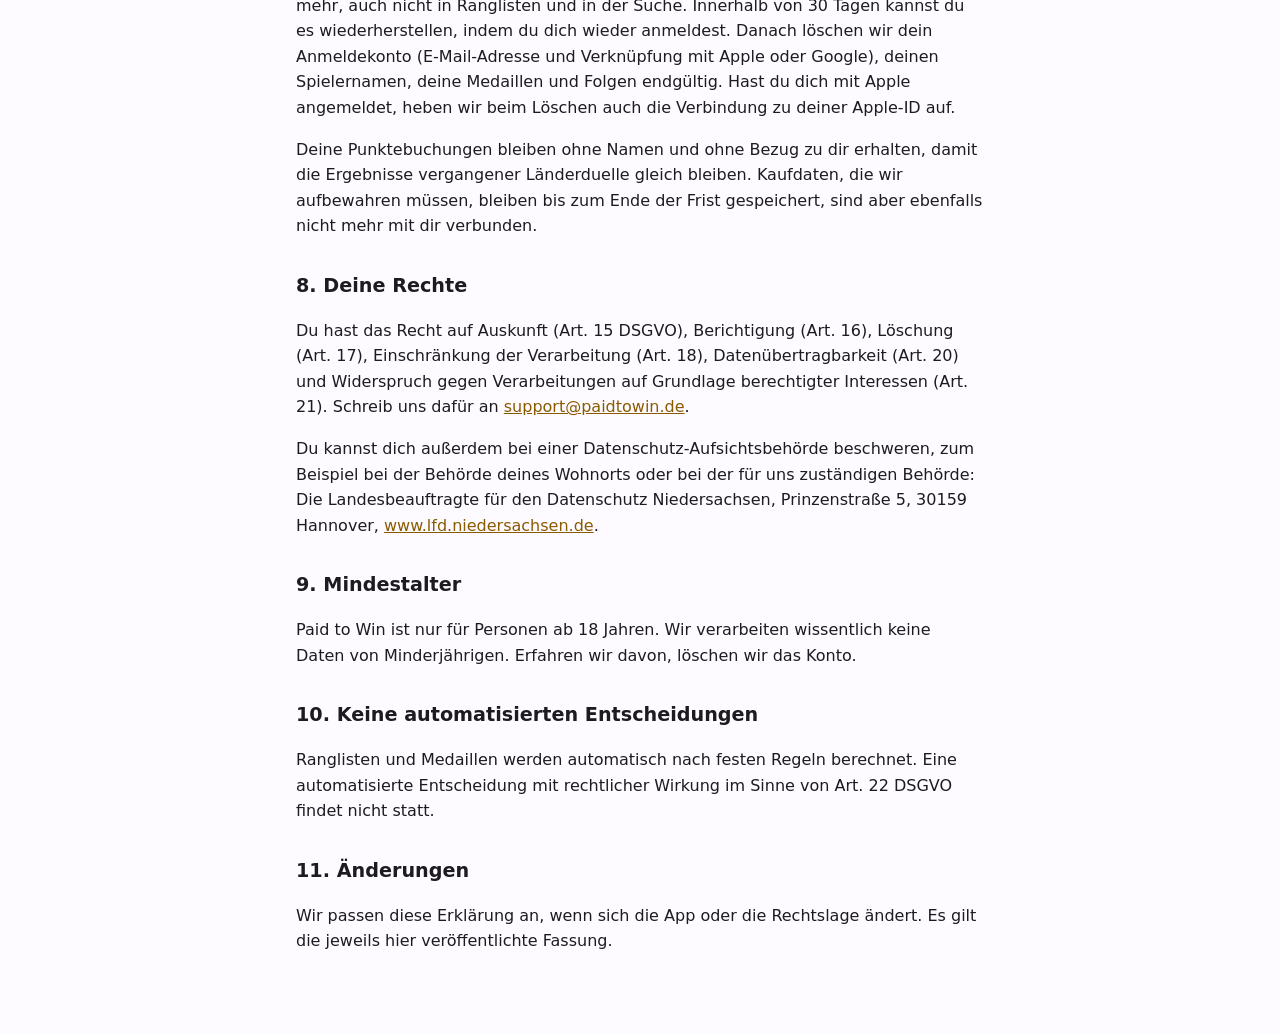
==== commit 2a1044d4: "Datenschutz: Konto löschen mit 30 Tagen Wiederherstellung beschrieben Co-Authored-By: Claude Opus 5." ====
--- a/datenschutz/index.html
+++ b/datenschutz/index.html
@@ -67,14 +67,15 @@
 
 <h2>6. Wie lange wir Daten speichern</h2>
 <ul>
-<li>Konto, Profil, Punkte, Medaillen und Folgen: bis du dein Konto löschst.</li>
+<li>Konto, Profil, Medaillen und Folgen: bis du dein Konto löschst, danach höchstens 30 Tage (siehe Abschnitt 7).</li>
 <li>Kaufdaten: so lange, wie es handels- und steuerrechtlich vorgeschrieben ist (bis zu 10 Jahre), danach werden sie gelöscht.</li>
 <li>Meldungen: bis sie bearbeitet sind, höchstens 6 Monate danach.</li>
 <li>Sicherheitsprotokolle der Anmeldung: in der Regel wenige Tage bis Wochen.</li>
 </ul>
 
 <h2>7. Konto löschen</h2>
-<p>Du kannst dein Konto in der App unter Einstellungen löschen oder uns per E-Mail darum bitten. Dabei löschen wir dein Konto, dein Profil, deine Punkte, Medaillen und Folgen. Kaufdaten, die wir aufbewahren müssen, bleiben bis zum Ende der Frist gespeichert, sind aber nicht mehr mit einem Spielernamen verbunden.</p>
+<p>Du kannst dein Konto in der App unter Einstellungen löschen oder uns per E-Mail darum bitten. Dein Konto wird dann sofort deaktiviert: Andere sehen dein Profil nicht mehr, auch nicht in Ranglisten und in der Suche. Innerhalb von 30 Tagen kannst du es wiederherstellen, indem du dich wieder anmeldest. Danach löschen wir dein Anmeldekonto (E-Mail-Adresse und Verknüpfung mit Apple oder Google), deinen Spielernamen, deine Medaillen und Folgen endgültig. Hast du dich mit Apple angemeldet, heben wir beim Löschen auch die Verbindung zu deiner Apple-ID auf.</p>
+<p>Deine Punktebuchungen bleiben ohne Namen und ohne Bezug zu dir erhalten, damit die Ergebnisse vergangener Länderduelle gleich bleiben. Kaufdaten, die wir aufbewahren müssen, bleiben bis zum Ende der Frist gespeichert, sind aber ebenfalls nicht mehr mit dir verbunden.</p>
 
 <h2>8. Deine Rechte</h2>
 <p>Du hast das Recht auf Auskunft (Art. 15 DSGVO), Berichtigung (Art. 16), Löschung (Art. 17), Einschränkung der Verarbeitung (Art. 18), Datenübertragbarkeit (Art. 20) und Widerspruch gegen Verarbeitungen auf Grundlage berechtigter Interessen (Art. 21). Schreib uns dafür an <a href="mailto:support@paidtowin.de">support@paidtowin.de</a>.</p>
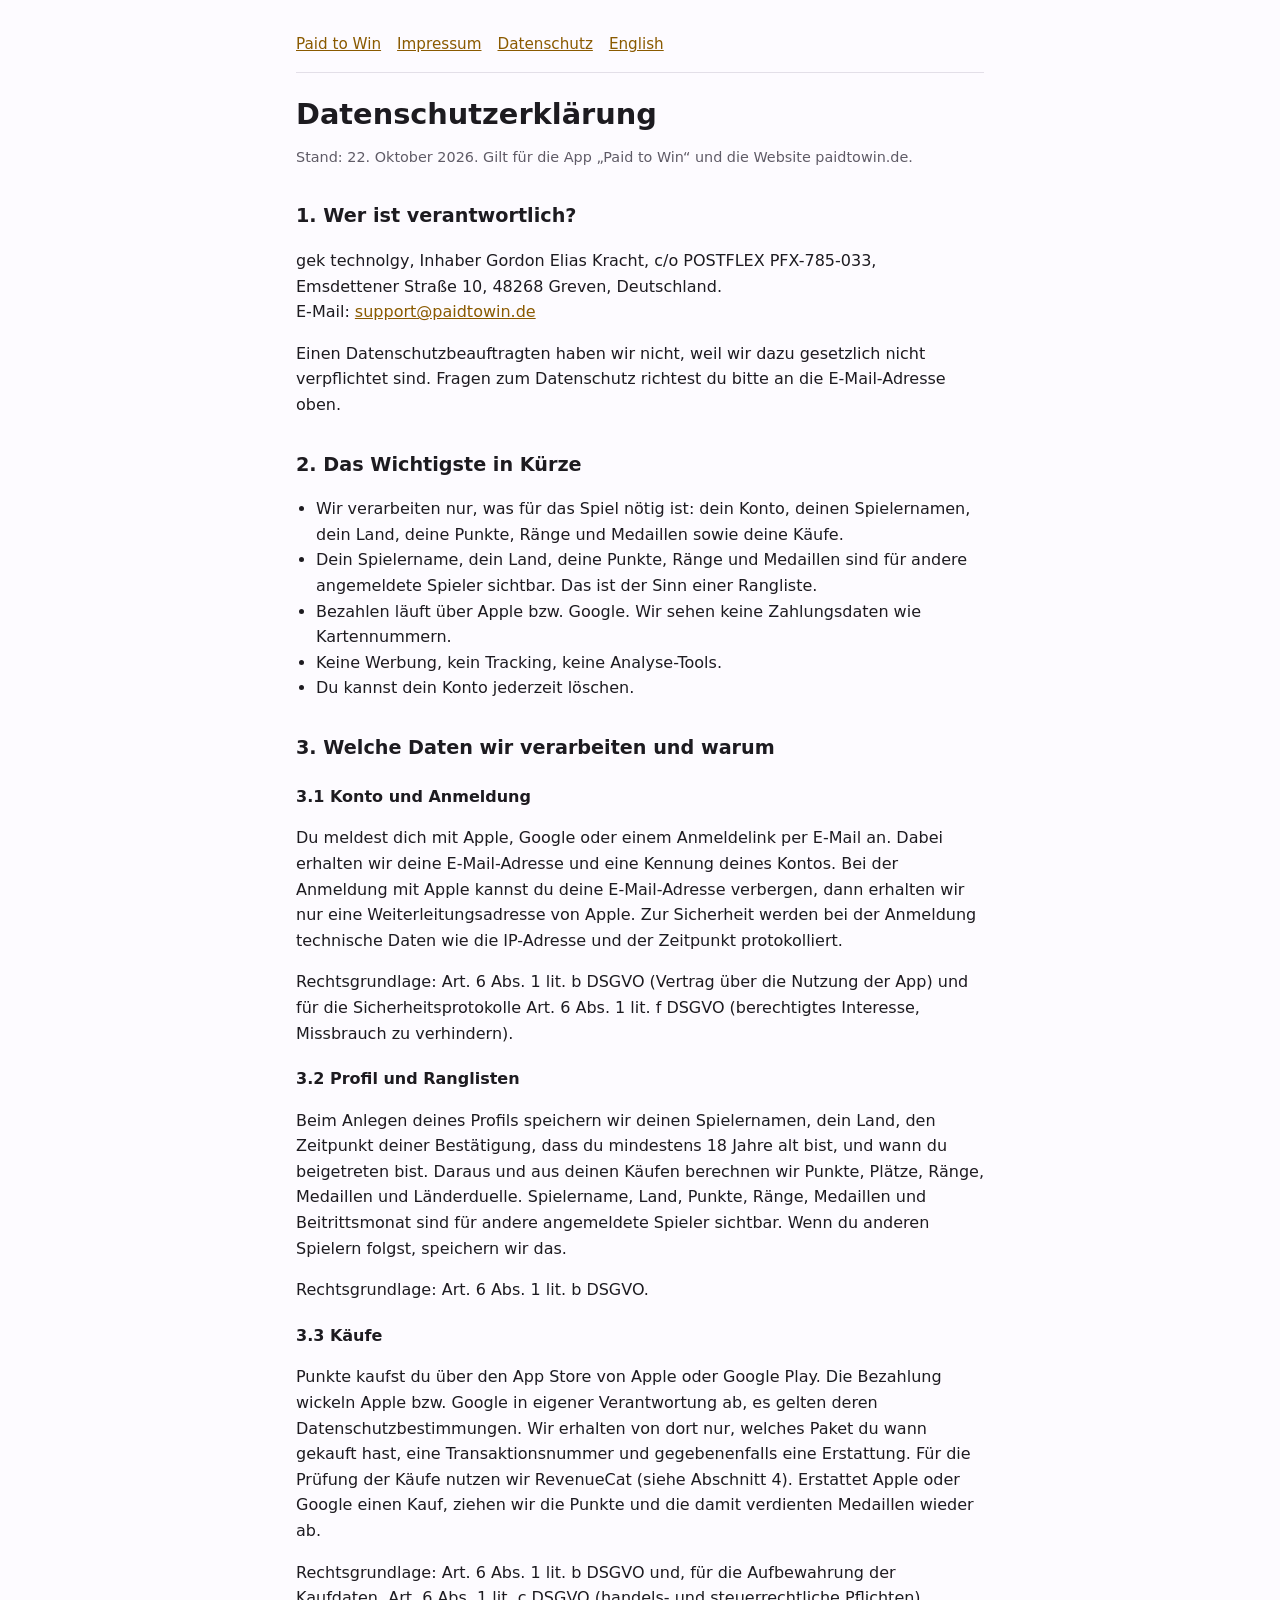
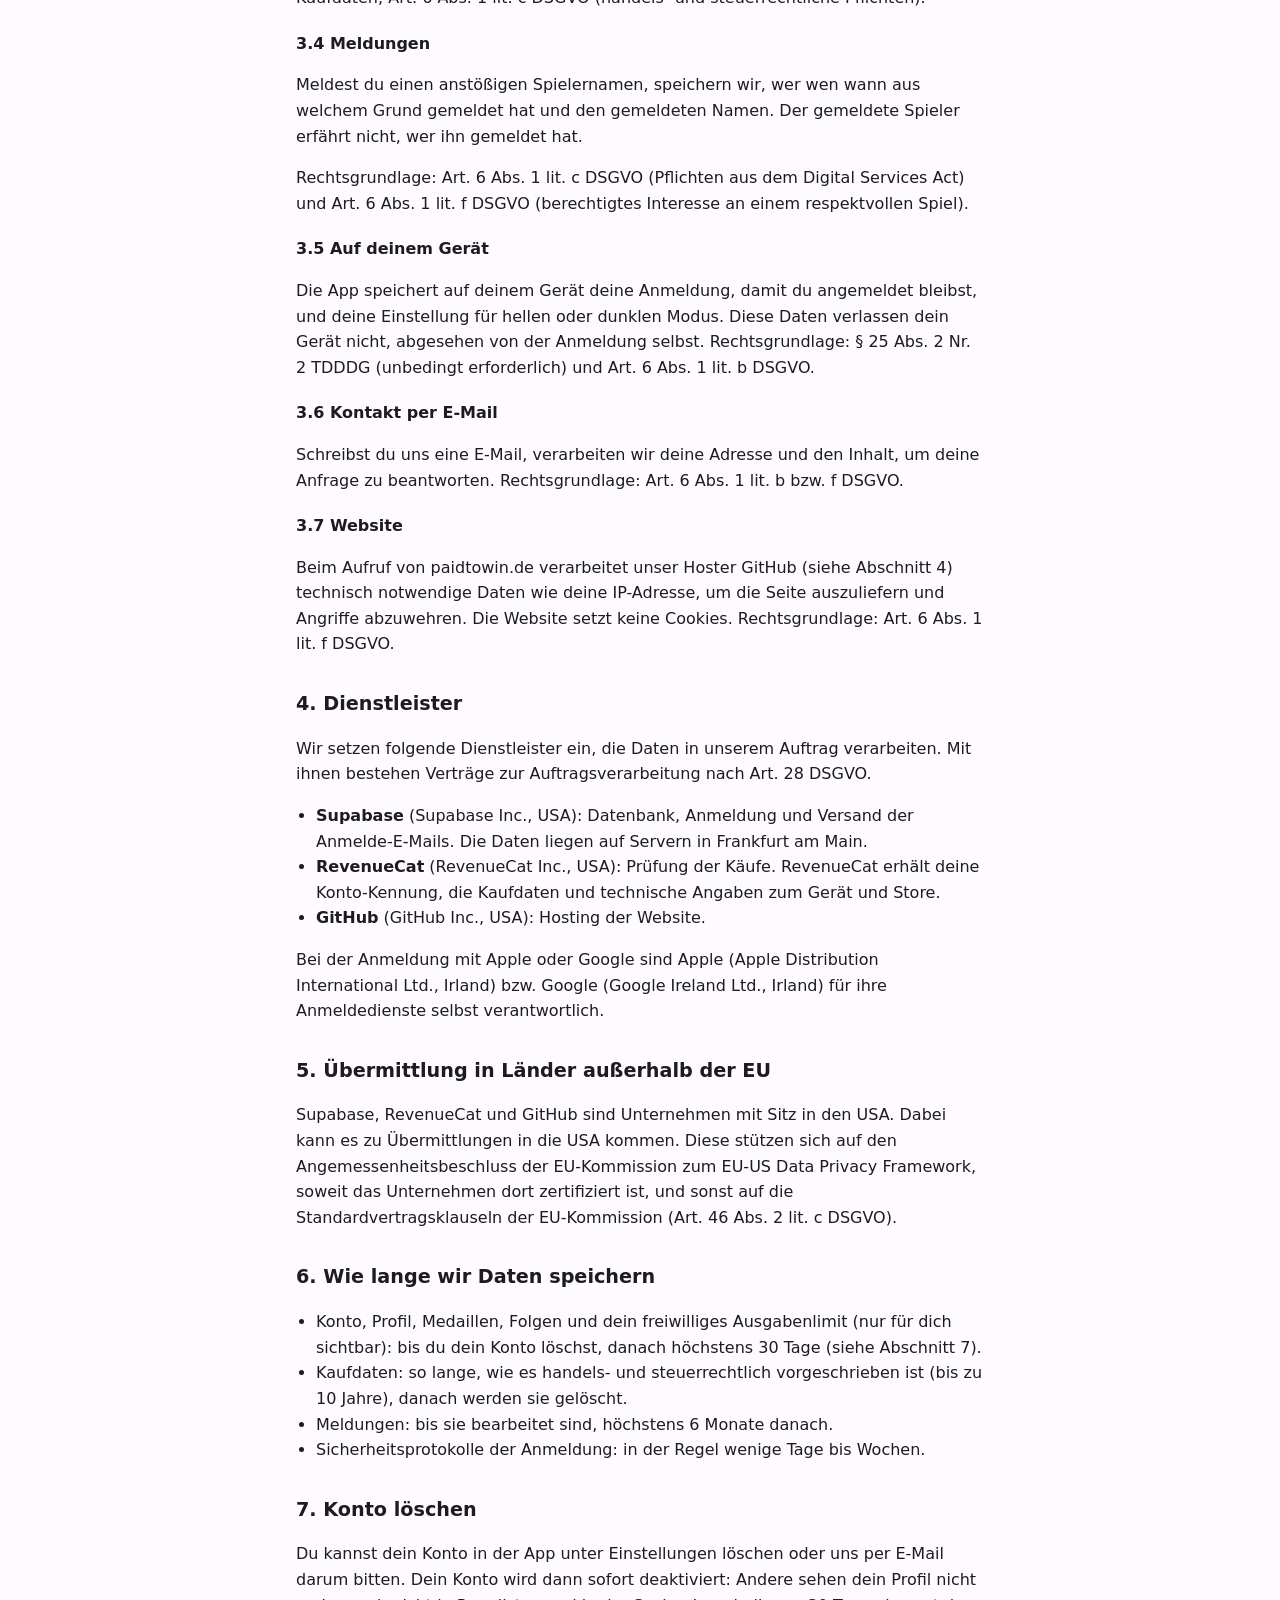
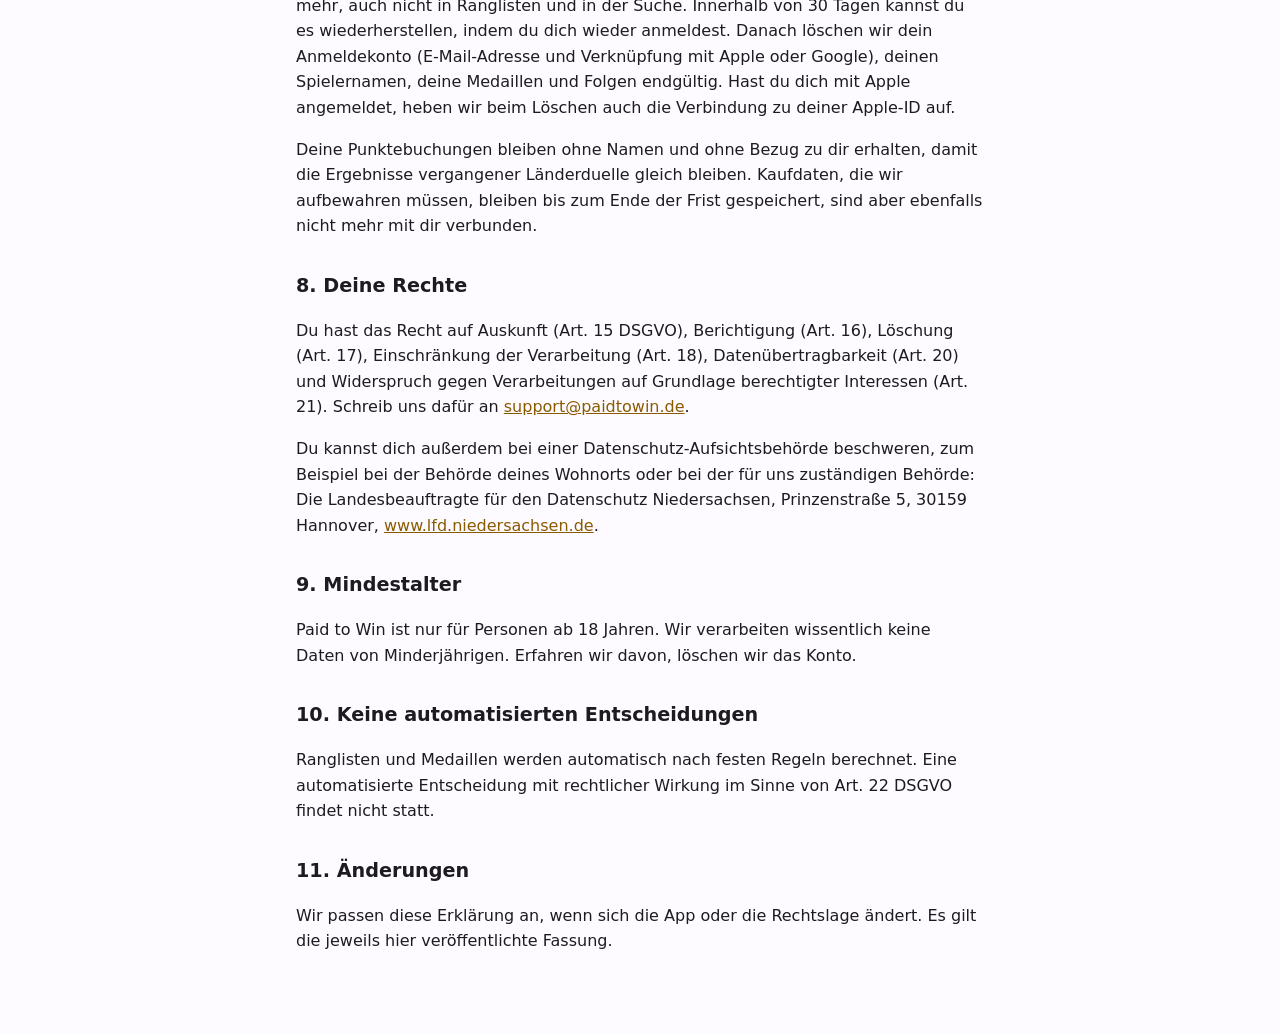
==== commit cb623485: "Datenschutz: freiwilliges Ausgabenlimit bei der Speicherdauer ergänzt Co-Authored-By: Claude Opus 5." ====
--- a/datenschutz/index.html
+++ b/datenschutz/index.html
@@ -67,7 +67,7 @@
 
 <h2>6. Wie lange wir Daten speichern</h2>
 <ul>
-<li>Konto, Profil, Medaillen und Folgen: bis du dein Konto löschst, danach höchstens 30 Tage (siehe Abschnitt 7).</li>
+<li>Konto, Profil, Medaillen, Folgen und dein freiwilliges Ausgabenlimit (nur für dich sichtbar): bis du dein Konto löschst, danach höchstens 30 Tage (siehe Abschnitt 7).</li>
 <li>Kaufdaten: so lange, wie es handels- und steuerrechtlich vorgeschrieben ist (bis zu 10 Jahre), danach werden sie gelöscht.</li>
 <li>Meldungen: bis sie bearbeitet sind, höchstens 6 Monate danach.</li>
 <li>Sicherheitsprotokolle der Anmeldung: in der Regel wenige Tage bis Wochen.</li>
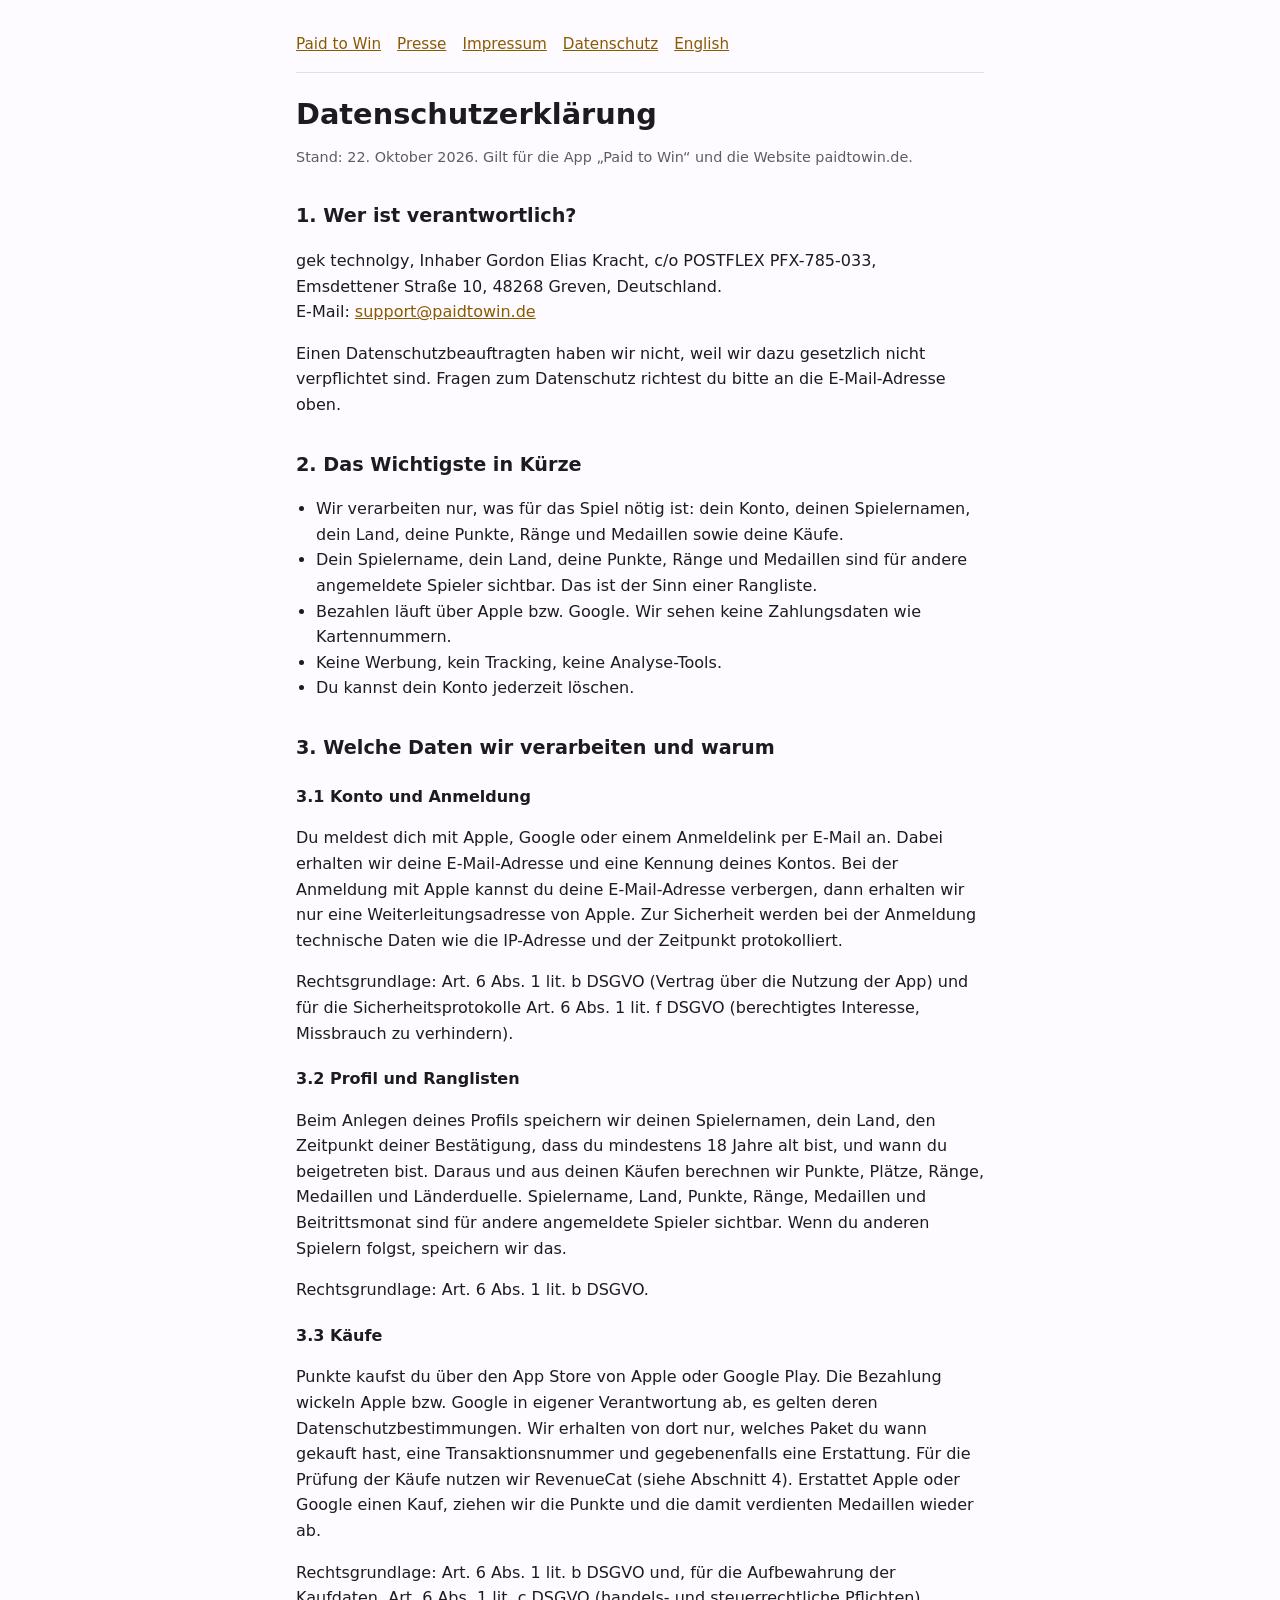
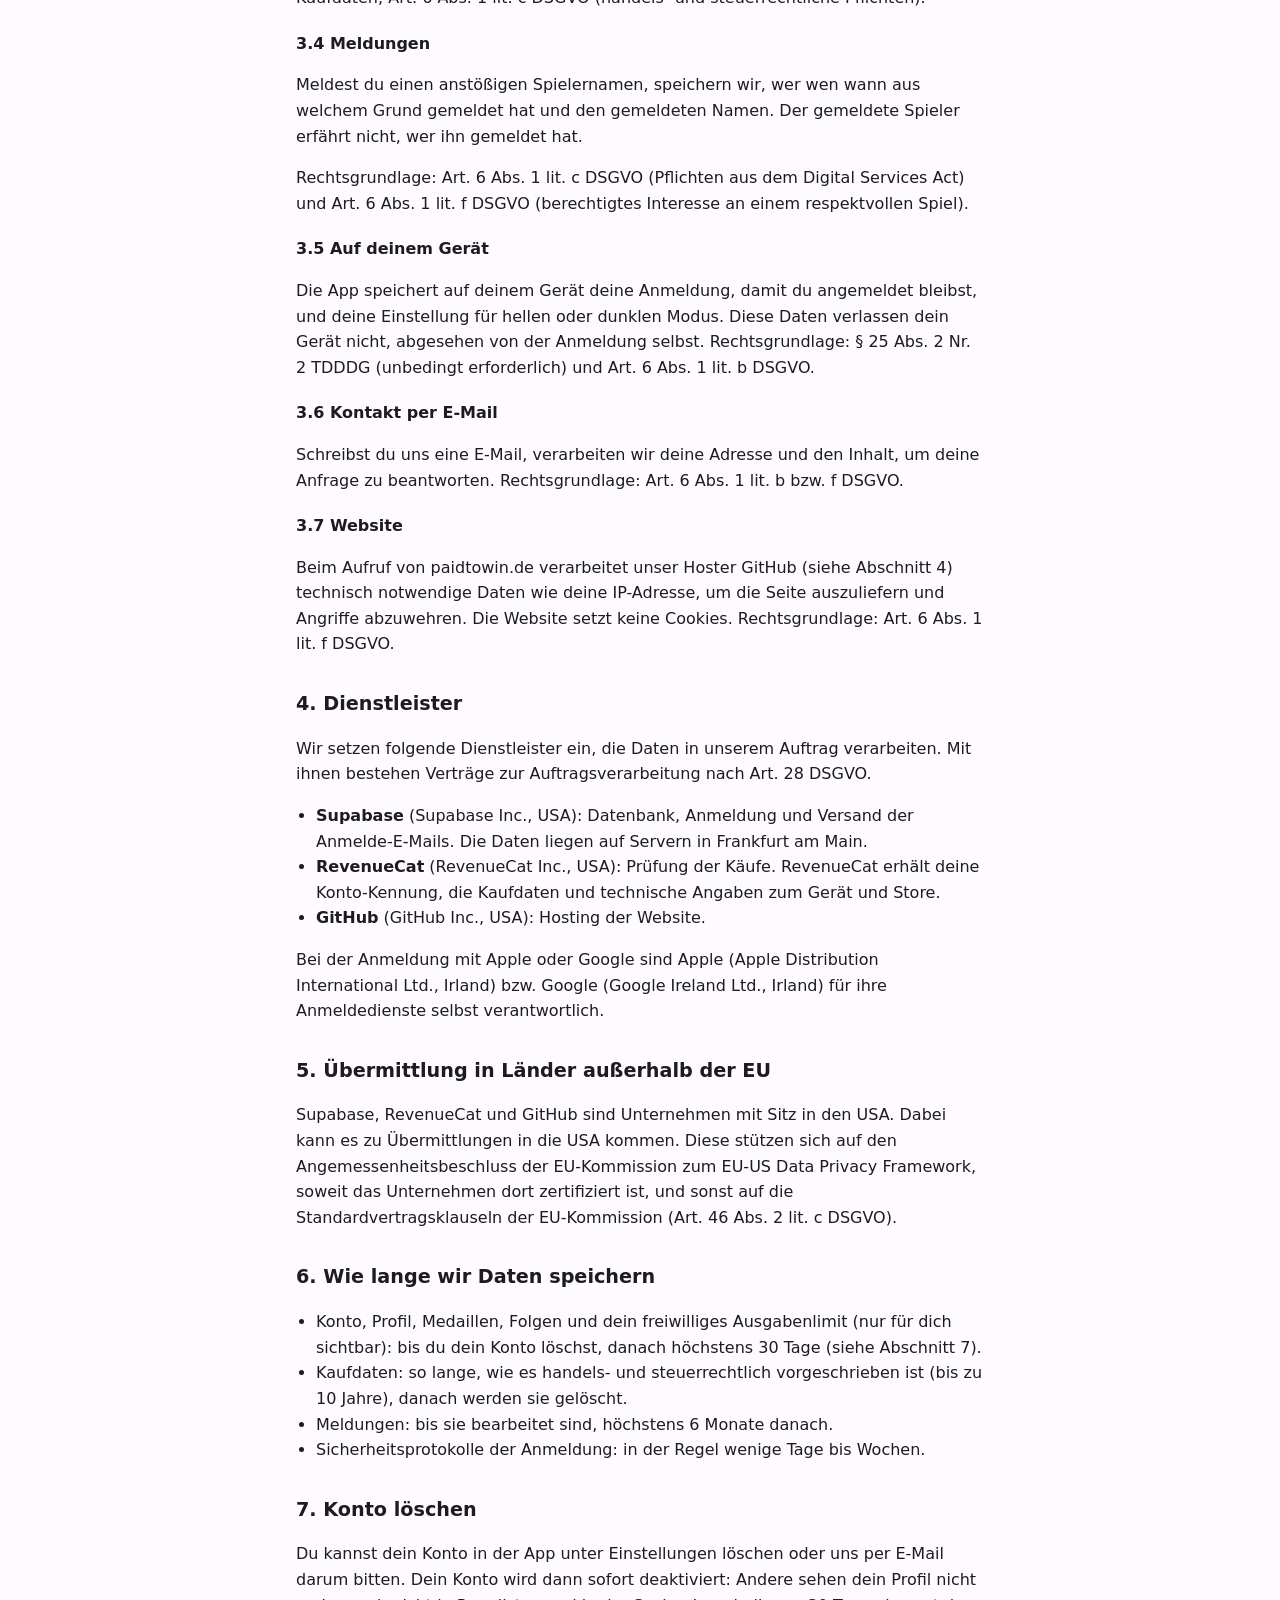
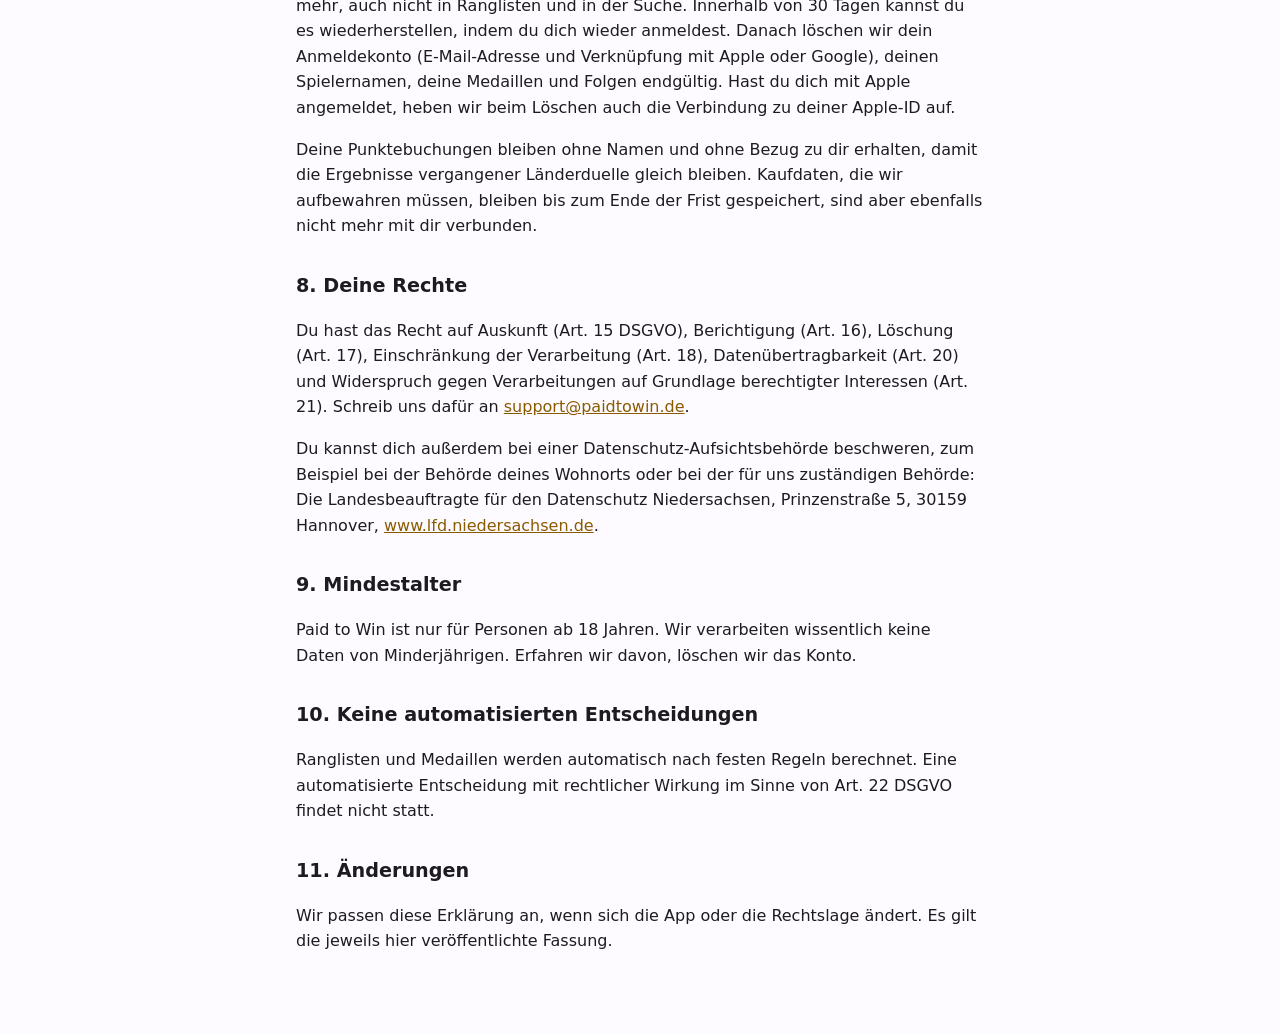
==== commit a6aff892: "Pressemappe auf Deutsch und Englisch Co-Authored-By: Claude Opus 5.5 (1M context) <noreply@anthropic" ====
--- a/datenschutz/index.html
+++ b/datenschutz/index.html
@@ -8,7 +8,7 @@
 </head>
 <body>
 <main>
-<nav><a href="/">Paid to Win</a><a href="/impressum/">Impressum</a><a href="/datenschutz/">Datenschutz</a><a href="/en/">English</a></nav>
+<nav><a href="/">Paid to Win</a><a href="/presse/">Presse</a><a href="/impressum/">Impressum</a><a href="/datenschutz/">Datenschutz</a><a href="/en/">English</a></nav>
 <h1>Datenschutzerklärung</h1>
 <p class="leise">Stand: 22. Oktober 2026. Gilt für die App „Paid to Win“ und die Website paidtowin.de.</p>
 
--- a/stil.css
+++ b/stil.css
@@ -14,3 +14,18 @@
   border-bottom: 1px solid var(--linie); margin-bottom: 24px; }
 .leise { color: var(--leise); font-size: .9rem; }
 ul { padding-left: 20px; }
+table.fakten { border-collapse: collapse; width: 100%; margin: 8px 0 16px; }
+table.fakten th, table.fakten td { text-align: left; vertical-align: top; padding: 6px 12px 6px 0;
+  border-bottom: 1px solid var(--linie); }
+table.fakten th { width: 38%; font-weight: 600; }
+.galerie { display: grid; grid-template-columns: repeat(auto-fill, minmax(140px, 1fr)); gap: 12px; margin: 12px 0; }
+.galerie img { width: 100%; height: auto; border-radius: 12px; border: 1px solid var(--linie); display: block; }
+.logos { display: grid; grid-template-columns: repeat(auto-fit, minmax(220px, 1fr)); gap: 12px; margin: 12px 0; }
+.logos figure { margin: 0; }
+.logos .flaeche { padding: 20px; border-radius: 12px; border: 1px solid var(--linie); }
+.logos .flaeche img { width: 100%; height: auto; display: block; }
+.logos .dunkel { background: #151318; }
+.logos .hell { background: #fdfbff; }
+.logos figcaption { font-size: .9rem; color: var(--leise); margin-top: 4px; }
+.knopf { display: inline-block; padding: 10px 18px; border-radius: 999px; background: var(--akzent);
+  color: var(--grund); text-decoration: none; font-weight: 600; margin: 8px 0; }
